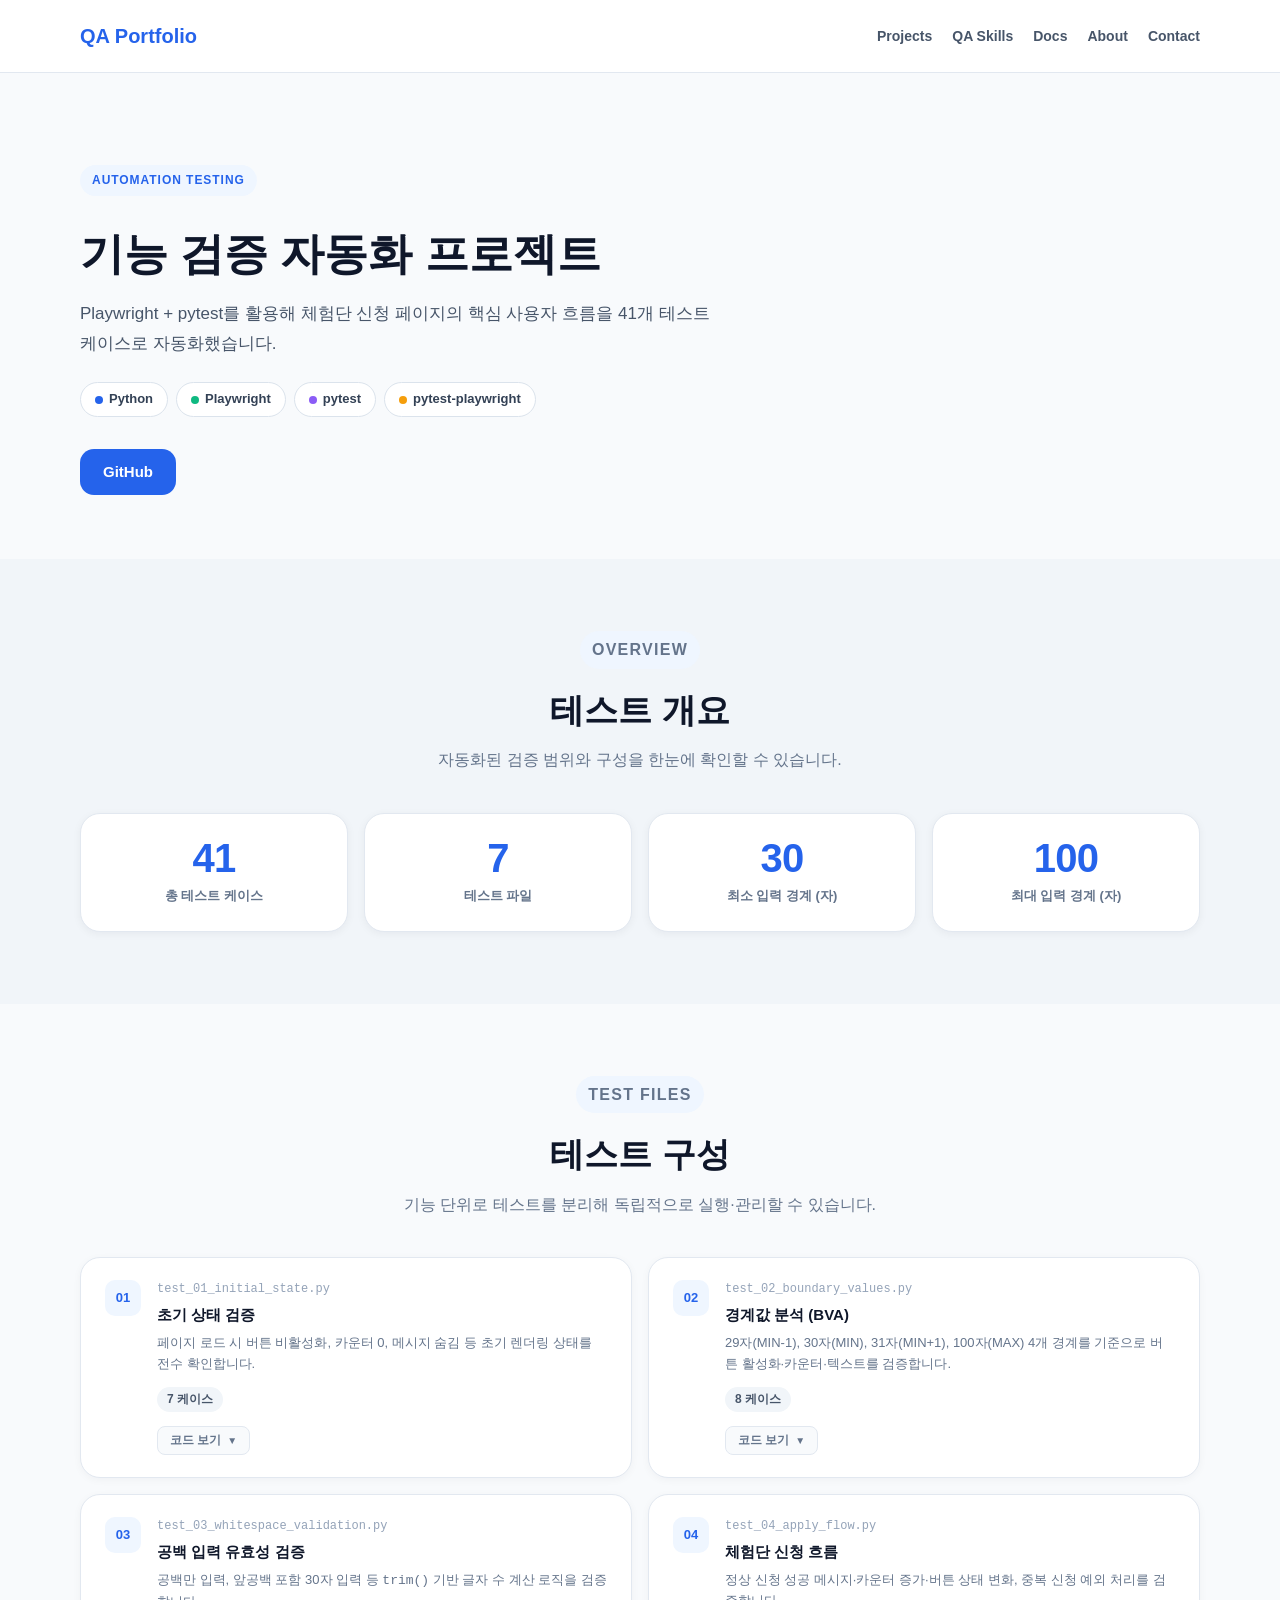
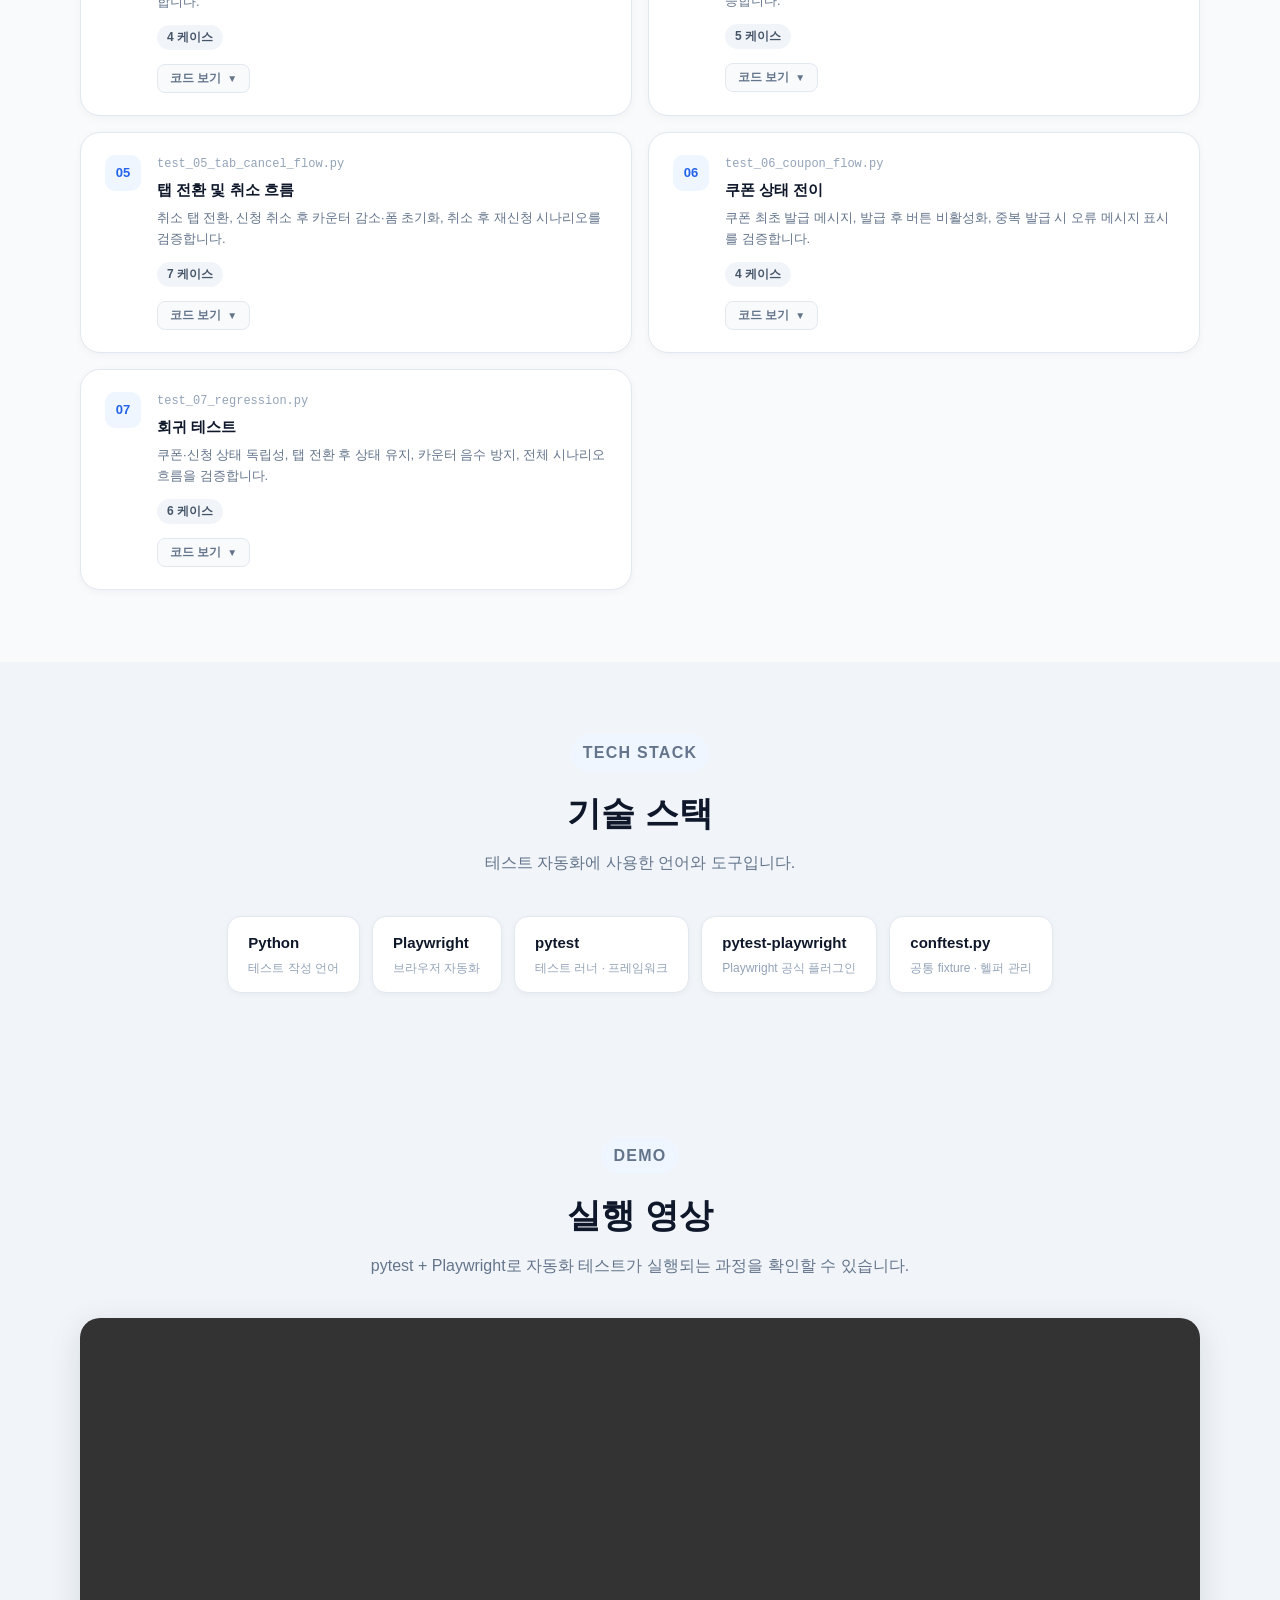
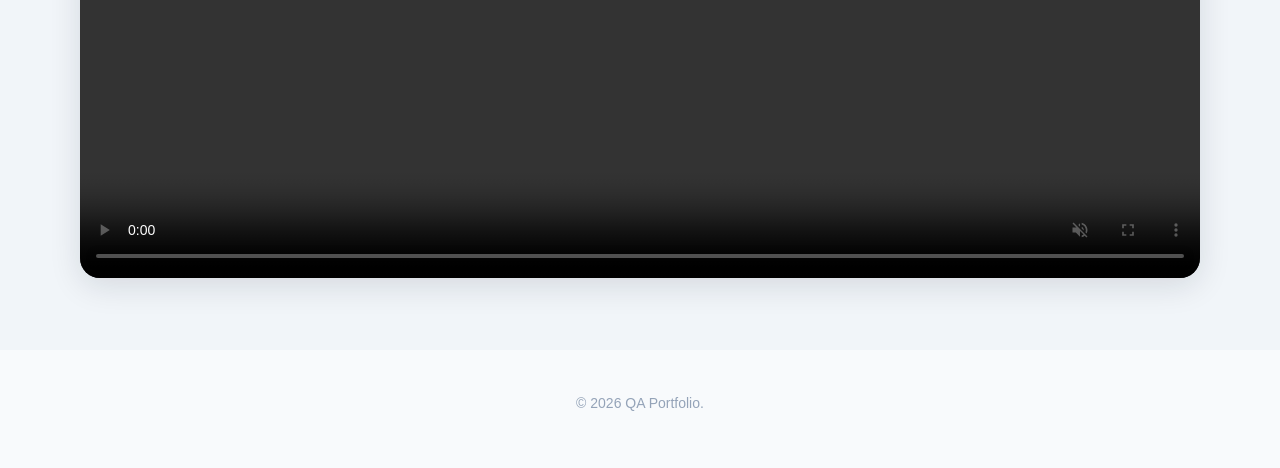
==== automation.html @ fc0af1de "Add files via upload" ====
<!DOCTYPE html>
<html lang="ko">
<head>
  <meta charset="UTF-8" />
  <meta name="viewport" content="width=device-width, initial-scale=1.0" />
  <title>기능 검증 자동화 프로젝트 — QA Portfolio</title>
  <link rel="stylesheet" href="style.css" />
</head>
<body>

  <header class="site-header">
    <div class="container header-inner">
      <a href="index.html" class="logo">QA Portfolio</a>
      <nav class="nav">
        <a href="index.html#projects">Projects</a>
        <a href="index.html#skills">QA Skills</a>
        <a href="index.html#docs">Docs</a>
        <a href="index.html#about">About</a>
        <a href="index.html#contact">Contact</a>
      </nav>
    </div>
  </header>

  <main>

    <section class="hero">
      <div class="container hero-inner">
        <div class="hero-text">
          <p class="eyebrow">Automation Testing</p>
          <h1>기능 검증 자동화 프로젝트</h1>
          <p class="hero-desc">
            Playwright + pytest를 활용해 체험단 신청 페이지의 핵심 사용자 흐름을
            41개 테스트 케이스로 자동화했습니다.
          </p>

          <div class="hero-meta">
            <span class="badge"><span class="badge-dot"></span>Python</span>
            <span class="badge"><span class="badge-dot green"></span>Playwright</span>
            <span class="badge"><span class="badge-dot purple"></span>pytest</span>
            <span class="badge"><span class="badge-dot orange"></span>pytest-playwright</span>
          </div>

          <div class="hero-buttons">
            <a href="#" target="_blank" rel="noopener noreferrer" class="btn btn-primary">
              GitHub
            </a>
          </div>
        </div>
      </div>
    </section>

    <section class="section alt-bg">
      <div class="container">
        <div class="section-head">
          <p class="section-label">Overview</p>
          <h2>테스트 개요</h2>
          <p>자동화된 검증 범위와 구성을 한눈에 확인할 수 있습니다.</p>
        </div>

        <div class="stat-grid">
          <div class="stat-card">
            <div class="stat-number">41</div>
            <div class="stat-label">총 테스트 케이스</div>
          </div>
          <div class="stat-card">
            <div class="stat-number">7</div>
            <div class="stat-label">테스트 파일</div>
          </div>
          <div class="stat-card">
            <div class="stat-number">30</div>
            <div class="stat-label">최소 입력 경계 (자)</div>
          </div>
          <div class="stat-card">
            <div class="stat-number">100</div>
            <div class="stat-label">최대 입력 경계 (자)</div>
          </div>
        </div>
      </div>
    </section>

    <section class="section">
      <div class="container">
        <div class="section-head">
          <p class="section-label">Test Files</p>
          <h2>테스트 구성</h2>
          <p>기능 단위로 테스트를 분리해 독립적으로 실행·관리할 수 있습니다.</p>
        </div>

        <div class="test-grid">

          <div class="test-card">
            <div class="test-card-top">
              <div class="test-index">01</div>
              <div class="test-info">
                <div class="test-filename">test_01_initial_state.py</div>
                <div class="test-title">초기 상태 검증</div>
                <div class="test-desc">
                  페이지 로드 시 버튼 비활성화, 카운터 0, 메시지 숨김 등
                  초기 렌더링 상태를 전수 확인합니다.
                </div>
                <span class="test-count">7 케이스</span>
                <button class="accordion-btn" onclick="toggleAccordion(this)">
                  코드 보기 <span class="accordion-arrow">▼</span>
                </button>
              </div>
            </div>
            <div class="accordion-body">
              <pre class="code-block">from playwright.sync_api import Page, expect
from conftest import get_char_count, get_apply_count


class TestInitialState:
    def test_submit_button_disabled_on_load(self, page: Page):
        expect(page.locator("#submitBtn")).to_be_disabled()

    def test_submit_button_text_on_load(self, page: Page):
        expect(page.locator("#submitBtn")).to_contain_text("30자")

    def test_char_count_zero_on_load(self, page: Page):
        assert get_char_count(page) == 0

    def test_apply_count_zero_on_load(self, page: Page):
        assert get_apply_count(page) == 0

    def test_form_message_hidden_on_load(self, page: Page):
        expect(page.locator("#formMessage")).to_have_class("message hidden")

    def test_coupon_message_hidden_on_load(self, page: Page):
        expect(page.locator("#couponMessage")).to_have_class("message hidden")

    def test_apply_tab_active_on_load(self, page: Page):
        expect(page.locator("#tabApply")).to_have_class("tab-btn active")
        expect(page.locator("#cancelPanel")).to_have_class("hidden")</pre>
            </div>
          </div>

          <div class="test-card">
            <div class="test-card-top">
              <div class="test-index">02</div>
              <div class="test-info">
                <div class="test-filename">test_02_boundary_values.py</div>
                <div class="test-title">경계값 분석 (BVA)</div>
                <div class="test-desc">
                  29자(MIN-1), 30자(MIN), 31자(MIN+1), 100자(MAX) 4개 경계를
                  기준으로 버튼 활성화·카운터·텍스트를 검증합니다.
                </div>
                <span class="test-count">8 케이스</span>
                <button class="accordion-btn" onclick="toggleAccordion(this)">
                  코드 보기 <span class="accordion-arrow">▼</span>
                </button>
              </div>
            </div>
            <div class="accordion-body">
              <pre class="code-block">from playwright.sync_api import Page, expect
from conftest import TEXT_29, TEXT_30, TEXT_31, TEXT_100, fill_reason, get_char_count


class TestBoundaryValues:
    def test_29_chars_button_disabled(self, page: Page):
        fill_reason(page, TEXT_29)
        expect(page.locator("#submitBtn")).to_be_disabled()

    def test_29_chars_counter(self, page: Page):
        fill_reason(page, TEXT_29)
        assert get_char_count(page) == 29

    def test_29_chars_button_text(self, page: Page):
        fill_reason(page, TEXT_29)
        expect(page.locator("#submitBtn")).to_contain_text("1자")

    def test_30_chars_button_enabled(self, page: Page):
        fill_reason(page, TEXT_30)
        expect(page.locator("#submitBtn")).to_be_enabled()

    def test_30_chars_button_text(self, page: Page):
        fill_reason(page, TEXT_30)
        expect(page.locator("#submitBtn")).to_have_text("체험단 신청하기")

    def test_31_chars_button_enabled(self, page: Page):
        fill_reason(page, TEXT_31)
        expect(page.locator("#submitBtn")).to_be_enabled()

    def test_100_chars_button_enabled(self, page: Page):
        fill_reason(page, TEXT_100)
        expect(page.locator("#submitBtn")).to_be_enabled()

    def test_100_chars_counter(self, page: Page):
        fill_reason(page, TEXT_100)
        assert get_char_count(page) == 100</pre>
            </div>
          </div>

          <div class="test-card">
            <div class="test-card-top">
              <div class="test-index">03</div>
              <div class="test-info">
                <div class="test-filename">test_03_whitespace_validation.py</div>
                <div class="test-title">공백 입력 유효성 검증</div>
                <div class="test-desc">
                  공백만 입력, 앞공백 포함 30자 입력 등
                  <code>trim()</code> 기반 글자 수 계산 로직을 검증합니다.
                </div>
                <span class="test-count">4 케이스</span>
                <button class="accordion-btn" onclick="toggleAccordion(this)">
                  코드 보기 <span class="accordion-arrow">▼</span>
                </button>
              </div>
            </div>
            <div class="accordion-body">
              <pre class="code-block">from playwright.sync_api import Page, expect
from conftest import (
    MAX_LEN,
    TEXT_SPACES_ONLY,
    TEXT_SPACES_THEN_30,
    fill_reason,
    get_char_count,
)


class TestWhitespaceValidation:
    def test_spaces_only_button_disabled(self, page: Page):
        fill_reason(page, TEXT_SPACES_ONLY)
        expect(page.locator("#submitBtn")).to_be_disabled()

    def test_spaces_only_counter_zero(self, page: Page):
        fill_reason(page, TEXT_SPACES_ONLY)
        assert get_char_count(page) == 0

    def test_leading_spaces_valid_30_chars(self, page: Page):
        fill_reason(page, TEXT_SPACES_THEN_30)
        expect(page.locator("#submitBtn")).to_be_enabled()

    def test_max_length_attribute_exists(self, page: Page):
        max_len = page.locator("#reason").get_attribute("maxlength")
        assert max_len == str(MAX_LEN)</pre>
            </div>
          </div>

          <div class="test-card">
            <div class="test-card-top">
              <div class="test-index">04</div>
              <div class="test-info">
                <div class="test-filename">test_04_apply_flow.py</div>
                <div class="test-title">체험단 신청 흐름</div>
                <div class="test-desc">
                  정상 신청 성공 메시지·카운터 증가·버튼 상태 변화,
                  중복 신청 예외 처리를 검증합니다.
                </div>
                <span class="test-count">5 케이스</span>
                <button class="accordion-btn" onclick="toggleAccordion(this)">
                  코드 보기 <span class="accordion-arrow">▼</span>
                </button>
              </div>
            </div>
            <div class="accordion-body">
              <pre class="code-block">from playwright.sync_api import Page, expect
from conftest import TEXT_30, fill_reason, get_apply_count


class TestApplyFlow:
    def test_successful_apply_shows_success_message(self, page: Page):
        fill_reason(page, TEXT_30)
        page.locator("#submitBtn").click()
        msg = page.locator("#formMessage")
        expect(msg).not_to_have_class("hidden")
        expect(msg).to_contain_text("정상적으로 접수")

    def test_successful_apply_increments_count(self, page: Page):
        fill_reason(page, TEXT_30)
        page.locator("#submitBtn").click()
        assert get_apply_count(page) == 1

    def test_successful_apply_disables_button(self, page: Page):
        fill_reason(page, TEXT_30)
        page.locator("#submitBtn").click()
        expect(page.locator("#submitBtn")).to_be_disabled()

    def test_successful_apply_changes_button_text(self, page: Page):
        fill_reason(page, TEXT_30)
        page.locator("#submitBtn").click()
        expect(page.locator("#submitBtn")).to_have_text("신청 완료")

    def test_duplicate_apply_shows_error(self, page: Page):
        fill_reason(page, TEXT_30)
        page.locator("#submitBtn").click()
        # disabled 버튼을 JS로 강제 재클릭하여 내부 상태 검증
        page.evaluate("""
            const btn = document.getElementById('submitBtn');
            btn.disabled = false;
            btn.click();
        """)
        expect(page.locator("#formMessage")).to_contain_text("이미 신청이 완료된 상태")</pre>
            </div>
          </div>

          <div class="test-card">
            <div class="test-card-top">
              <div class="test-index">05</div>
              <div class="test-info">
                <div class="test-filename">test_05_tab_cancel_flow.py</div>
                <div class="test-title">탭 전환 및 취소 흐름</div>
                <div class="test-desc">
                  취소 탭 전환, 신청 취소 후 카운터 감소·폼 초기화,
                  취소 후 재신청 시나리오를 검증합니다.
                </div>
                <span class="test-count">7 케이스</span>
                <button class="accordion-btn" onclick="toggleAccordion(this)">
                  코드 보기 <span class="accordion-arrow">▼</span>
                </button>
              </div>
            </div>
            <div class="accordion-body">
              <pre class="code-block">from playwright.sync_api import Page, expect
from conftest import TEXT_30, fill_reason, get_apply_count, get_char_count


class TestTabAndCancelFlow:
    def test_cancel_tab_shows_info_without_apply(self, page: Page):
        page.locator("#tabCancel").click()
        msg = page.locator("#cancelMessage")
        expect(msg).not_to_have_class("hidden")
        expect(msg).to_contain_text("신청된 내역이 없습니다")

    def test_cancel_tab_cancel_button_disabled_without_apply(self, page: Page):
        page.locator("#tabCancel").click()
        expect(page.locator("#cancelApplyBtn")).to_be_disabled()

    def test_cancel_tab_shows_submitted_reason(self, page: Page):
        fill_reason(page, TEXT_30)
        page.locator("#submitBtn").click()
        page.locator("#tabCancel").click()
        expect(page.locator("#submittedReason")).to_have_text(TEXT_30)

    def test_cancel_apply_decrements_count(self, page: Page):
        fill_reason(page, TEXT_30)
        page.locator("#submitBtn").click()
        assert get_apply_count(page) == 1
        page.locator("#tabCancel").click()
        page.locator("#cancelApplyBtn").click()
        assert get_apply_count(page) == 0

    def test_cancel_apply_shows_success_message(self, page: Page):
        fill_reason(page, TEXT_30)
        page.locator("#submitBtn").click()
        page.locator("#tabCancel").click()
        page.locator("#cancelApplyBtn").click()
        expect(page.locator("#cancelMessage")).to_contain_text("신청이 취소되었습니다")

    def test_cancel_resets_form(self, page: Page):
        fill_reason(page, TEXT_30)
        page.locator("#submitBtn").click()
        page.locator("#tabCancel").click()
        page.locator("#cancelApplyBtn").click()
        page.locator("#tabApply").click()
        expect(page.locator("#reason")).to_have_value("")
        expect(page.locator("#submitBtn")).to_be_disabled()
        assert get_char_count(page) == 0

    def test_reapply_after_cancel(self, page: Page):
        fill_reason(page, TEXT_30)
        page.locator("#submitBtn").click()
        page.locator("#tabCancel").click()
        page.locator("#cancelApplyBtn").click()
        page.locator("#tabApply").click()
        fill_reason(page, TEXT_30)
        expect(page.locator("#submitBtn")).to_be_enabled()
        page.locator("#submitBtn").click()
        assert get_apply_count(page) == 1</pre>
            </div>
          </div>

          <div class="test-card">
            <div class="test-card-top">
              <div class="test-index">06</div>
              <div class="test-info">
                <div class="test-filename">test_06_coupon_flow.py</div>
                <div class="test-title">쿠폰 상태 전이</div>
                <div class="test-desc">
                  쿠폰 최초 발급 메시지, 발급 후 버튼 비활성화,
                  중복 발급 시 오류 메시지 표시를 검증합니다.
                </div>
                <span class="test-count">4 케이스</span>
                <button class="accordion-btn" onclick="toggleAccordion(this)">
                  코드 보기 <span class="accordion-arrow">▼</span>
                </button>
              </div>
            </div>
            <div class="accordion-body">
              <pre class="code-block">from playwright.sync_api import Page, expect


class TestCouponFlow:
    def test_first_coupon_click_shows_info(self, page: Page):
        page.locator("#couponBtn").click()
        msg = page.locator("#couponMessage")
        expect(msg).not_to_have_class("hidden")
        expect(msg).to_contain_text("쿠폰이 발급되었습니다")

    def test_coupon_button_disabled_after_issue(self, page: Page):
        page.locator("#couponBtn").click()
        expect(page.locator("#couponBtn")).to_be_disabled()

    def test_coupon_button_text_after_issue(self, page: Page):
        page.locator("#couponBtn").click()
        expect(page.locator("#couponBtn")).to_have_text("발급 완료")

    def test_duplicate_coupon_shows_error(self, page: Page):
        page.locator("#couponBtn").click()
        # disabled 버튼을 JS로 강제 재클릭하여 내부 상태 검증
        page.evaluate("""
            const btn = document.getElementById('couponBtn');
            btn.disabled = false;
            btn.click();
        """)
        expect(page.locator("#couponMessage")).to_contain_text("이미 발급된 쿠폰")</pre>
            </div>
          </div>

          <div class="test-card">
            <div class="test-card-top">
              <div class="test-index">07</div>
              <div class="test-info">
                <div class="test-filename">test_07_regression.py</div>
                <div class="test-title">회귀 테스트</div>
                <div class="test-desc">
                  쿠폰·신청 상태 독립성, 탭 전환 후 상태 유지,
                  카운터 음수 방지, 전체 시나리오 흐름을 검증합니다.
                </div>
                <span class="test-count">6 케이스</span>
                <button class="accordion-btn" onclick="toggleAccordion(this)">
                  코드 보기 <span class="accordion-arrow">▼</span>
                </button>
              </div>
            </div>
            <div class="accordion-body">
              <pre class="code-block">from playwright.sync_api import Page, expect
from conftest import TEXT_30, fill_reason, get_apply_count, get_char_count


class TestRegression:
    def test_coupon_state_independent_from_apply(self, page: Page):
        page.locator("#couponBtn").click()
        fill_reason(page, TEXT_30)
        expect(page.locator("#submitBtn")).to_be_enabled()

    def test_apply_state_independent_from_coupon(self, page: Page):
        fill_reason(page, TEXT_30)
        page.locator("#submitBtn").click()
        page.locator("#couponBtn").click()
        expect(page.locator("#couponMessage")).to_contain_text("쿠폰이 발급되었습니다")

    def test_tab_switch_preserves_applied_state(self, page: Page):
        fill_reason(page, TEXT_30)
        page.locator("#submitBtn").click()
        page.locator("#tabCancel").click()
        page.locator("#tabApply").click()
        expect(page.locator("#submitBtn")).to_be_disabled()
        expect(page.locator("#submitBtn")).to_have_text("신청 완료")

    def test_counter_not_negative_after_forced_double_cancel(self, page: Page):
        fill_reason(page, TEXT_30)
        page.locator("#submitBtn").click()
        page.locator("#tabCancel").click()
        page.locator("#cancelApplyBtn").click()
        # disabled 버튼 강제 재클릭
        page.evaluate("""
            const btn = document.getElementById('cancelApplyBtn');
            btn.disabled = false;
            btn.click();
        """)
        assert get_apply_count(page) >= 0

    def test_apply_tab_panel_visible_after_cancel_tab(self, page: Page):
        page.locator("#tabCancel").click()
        page.locator("#tabApply").click()
        expect(page.locator("#applyPanel")).not_to_have_class("hidden")
        expect(page.locator("#cancelPanel")).to_have_class("hidden")

    def test_full_flow_apply_cancel_reapply(self, page: Page):
        # 1차 신청
        fill_reason(page, TEXT_30)
        page.locator("#submitBtn").click()
        assert get_apply_count(page) == 1

        # 취소
        page.locator("#tabCancel").click()
        page.locator("#cancelApplyBtn").click()
        assert get_apply_count(page) == 0

        # 재신청
        page.locator("#tabApply").click()
        fill_reason(page, TEXT_30)
        page.locator("#submitBtn").click()
        assert get_apply_count(page) == 1
        expect(page.locator("#formMessage")).to_contain_text("정상적으로 접수")</pre>
            </div>
          </div>

        </div>
      </div>
    </section>

    <section class="section alt-bg">
      <div class="container">
        <div class="section-head">
          <p class="section-label">Tech Stack</p>
          <h2>기술 스택</h2>
          <p>테스트 자동화에 사용한 언어와 도구입니다.</p>
        </div>

        <div class="stack-list">
          <div class="stack-item">
            <span class="stack-name">Python</span>
            <span class="stack-role">테스트 작성 언어</span>
          </div>
          <div class="stack-item">
            <span class="stack-name">Playwright</span>
            <span class="stack-role">브라우저 자동화</span>
          </div>
          <div class="stack-item">
            <span class="stack-name">pytest</span>
            <span class="stack-role">테스트 러너 · 프레임워크</span>
          </div>
          <div class="stack-item">
            <span class="stack-name">pytest-playwright</span>
            <span class="stack-role">Playwright 공식 플러그인</span>
          </div>
          <div class="stack-item">
            <span class="stack-name">conftest.py</span>
            <span class="stack-role">공통 fixture · 헬퍼 관리</span>
          </div>
        </div>
      </div>
    </section>

    <section class="section alt-bg">
      <div class="container">
        <div class="section-head">
          <p class="section-label">Demo</p>
          <h2>실행 영상</h2>
          <p>pytest + Playwright로 자동화 테스트가 실행되는 과정을 확인할 수 있습니다.</p>
        </div>

        <div class="video-wrap">
          <video
            src="images/pytest_result.mp4"
            controls
            muted
            playsinline
          >
            브라우저가 video 태그를 지원하지 않습니다.
          </video>
        </div>
      </div>
    </section>

  </main>

  <footer class="site-footer">
    <div class="container">
      <p>© 2026 QA Portfolio.</p>
    </div>
  </footer>

  <script>
    function toggleAccordion(btn) {
      const body = btn.closest('.test-card').querySelector('.accordion-body');
      const isOpen = body.classList.contains('open');
      btn.classList.toggle('open', !isOpen);
      body.classList.toggle('open', !isOpen);
      btn.innerHTML = isOpen
        ? '코드 보기 <span class="accordion-arrow">▼</span>'
        : '접기 <span class="accordion-arrow">▲</span>';
    }
  </script>

</body>
</html>
---- style.css ----
*, *::before, *::after {
  box-sizing: border-box;
}

html {
  scroll-behavior: smooth;
}

body {
  margin: 0;
  font-family: Arial, sans-serif;
  color: #1e293b;
  background: #f8fafc;
  line-height: 1.6;
}

a {
  color: inherit;
  text-decoration: none;
}

.container {
  width: min(1120px, calc(100% - 40px));
  margin: 0 auto;
}

.site-header {
  position: sticky;
  top: 0;
  z-index: 10;
  background: rgba(255, 255, 255, 0.92);
  backdrop-filter: blur(10px);
  border-bottom: 1px solid #e2e8f0;
}

.header-inner {
  min-height: 72px;
  display: flex;
  align-items: center;
  justify-content: space-between;
  gap: 20px;
}

.logo {
  font-size: 20px;
  font-weight: 800;
  color: #2563eb;
}

.nav {
  display: flex;
  gap: 20px;
  flex-wrap: wrap;
}

.nav a {
  font-size: 14px;
  color: #475569;
  font-weight: 700;
  transition: color 0.2s ease;
}

.nav a:hover {
  color: #2563eb;
}

.hero {
  padding: 80px 0 64px;
}

.hero-inner {
  display: grid;
  grid-template-columns: 1fr;
  gap: 28px;
  align-items: center;
}

.eyebrow,
.section-label,
.card-tag {
  display: inline-block;
  font-size: 12px;
  font-weight: 800;
  letter-spacing: 0.08em;
  text-transform: uppercase;
  color: #2563eb;
  background: #eff6ff;
  padding: 6px 12px;
  border-radius: 999px;
}

.hero h1 {
  margin: 20px 0 18px;
  font-size: 44px;
  line-height: 1.2;
  color: #0f172a;
}

.hero-desc {
  margin: 0;
  color: #475569;
  font-size: 17px;
  max-width: 640px;
  line-height: 1.75;
}

.hero-buttons {
  display: flex;
  gap: 12px;
  margin-top: 32px;
  flex-wrap: wrap;
}

.btn {
  display: inline-flex;
  align-items: center;
  justify-content: center;
  min-height: 46px;
  padding: 0 22px;
  border-radius: 14px;
  font-weight: 700;
  font-size: 15px;
  border: 1px solid transparent;
  transition: opacity 0.2s ease, transform 0.15s ease, box-shadow 0.15s ease;
}

.btn:hover {
  opacity: 0.88;
  transform: translateY(-2px);
  box-shadow: 0 6px 16px rgba(0, 0, 0, 0.10);
}

.btn-primary {
  background: #2563eb;
  color: #ffffff;
}

.btn-secondary {
  background: #ffffff;
  color: #334155;
  border-color: #dbe3ec;
}

.section {
  padding: 72px 0;
}

.alt-bg {
  background: #f1f5f9;
}

.section-head {
  text-align: center;
  margin-bottom: 40px;
}

.section-head.left {
  text-align: left;
}

.section-head h2 {
  margin: 14px 0 10px;
  font-size: 34px;
  color: #0f172a;
}

.section-head p {
  margin: 0;
  color: #64748b;
  font-size: 16px;
}

.about-box {
  display: grid;
  grid-template-columns: 0.8fr 1.2fr;
  gap: 40px;
  align-items: start;
}

.about-text p {
  margin: 0 0 18px;
  color: #475569;
  font-size: 16px;
  line-height: 1.75;
}

.about-text p:last-child {
  margin-bottom: 0;
}

/* ===== Project Cards ===== */
.card-grid {
  display: grid;
  grid-template-columns: repeat(2, 1fr);
  gap: 20px;
  max-width: 760px;
  margin: 0 auto;
}

.card {
  background: #ffffff;
  border: 1px solid #e2e8f0;
  border-radius: 24px;
  padding: 24px;
  box-shadow: 0 4px 16px rgba(15, 23, 42, 0.06);
}

.card-grid .card {
  transition: transform 0.2s ease, box-shadow 0.2s ease;
}

.card-grid .card:hover {
  transform: translateY(-4px);
  box-shadow: 0 16px 36px rgba(15, 23, 42, 0.10);
}

.card-grid .card h3 {
  margin: 14px 0 10px;
  font-size: 22px;
  line-height: 1.35;
  color: #0f172a;
}

.card-grid .card p {
  margin: 0;
  color: #475569;
  font-size: 15px;
  line-height: 1.65;
}

.feature-list {
  margin: 16px 0 0;
  padding-left: 18px;
  color: #64748b;
  font-size: 14px;
  line-height: 1.8;
}

.card-links {
  display: flex;
  gap: 10px;
  margin-top: 22px;
  flex-wrap: wrap;
}

.skill-grid {
  display: grid;
  grid-template-columns: repeat(3, 1fr);
  gap: 18px;
}

.skill-card {
  background: #ffffff;
  border: 1px solid #dbe3ec;
  border-radius: 20px;
  padding: 24px;
  transition: transform 0.2s ease, box-shadow 0.2s ease;
}

.skill-card:hover {
  transform: translateY(-3px);
  box-shadow: 0 10px 24px rgba(15, 23, 42, 0.08);
}

.skill-card h3 {
  margin: 0 0 10px;
  font-size: 18px;
  color: #0f172a;
}

.skill-card p {
  margin: 0;
  color: #475569;
  font-size: 15px;
  line-height: 1.6;
}

.doc-grid {
  display: grid;
  grid-template-columns: repeat(2, 1fr);
  gap: 18px;
}

.doc-card {
  display: block;
  background: #ffffff;
  border: 1px solid #dbe3ec;
  border-radius: 20px;
  padding: 24px;
  transition: transform 0.2s ease, box-shadow 0.2s ease;
}

.doc-card:hover {
  transform: translateY(-3px);
  box-shadow: 0 12px 24px rgba(15, 23, 42, 0.08);
}

.doc-card h3 {
  margin: 0 0 8px;
  font-size: 20px;
  color: #0f172a;
}

.doc-card p {
  margin: 0;
  color: #64748b;
  font-size: 15px;
}

.contact-list {
  max-width: 640px;
  margin: 0 auto;
  display: grid;
  gap: 14px;
}

.contact-item {
  display: block;
  background: #ffffff;
  border: 1px solid #dbe3ec;
  border-radius: 16px;
  padding: 18px 24px;
  color: #334155;
  font-weight: 700;
  font-size: 15px;
  cursor: pointer;
  transition: border-color 0.2s ease, color 0.2s ease;
}

.contact-text {
  transition: color 0.2s ease;
}

.contact-item:hover .contact-text {
  color: #2563eb;
  text-decoration: underline;
}

.copy-toast {
  position: fixed;
  bottom: 32px;
  left: 50%;
  transform: translateX(-50%) translateY(12px);
  background: #0f172a;
  color: #ffffff;
  font-size: 14px;
  font-weight: 600;
  padding: 12px 24px;
  border-radius: 999px;
  box-shadow: 0 6px 20px rgba(15, 23, 42, 0.18);
  opacity: 0;
  pointer-events: none;
  transition: opacity 0.25s ease, transform 0.25s ease;
  z-index: 9999;
}

.copy-toast.show {
  opacity: 1;
  transform: translateX(-50%) translateY(0);
}



.site-footer {
  padding: 28px 0 40px;
  text-align: center;
  color: #94a3b8;
  font-size: 14px;
}

.layout {
  display: flex;
  min-height: 100vh;
}

.left-panel,
.right-panel {
  padding: 32px;
}

.left-panel {
  width: 70%;
  border-right: 1px solid #e5e7eb;
  background: #f9fafb;
  display: flex;
  justify-content: center;
  align-items: center;
}

.right-panel {
  width: 30%;
  background: #ffffff;
  display: flex;
  justify-content: center;
  align-items: center;
}

.left-panel .card {
  width: 100%;
  max-width: 760px;
  border-radius: 28px;
  padding: 32px;
  box-shadow: 0 10px 30px rgba(0, 0, 0, 0.08);
}

.card-header {
  display: flex;
  justify-content: space-between;
  align-items: flex-start;
  gap: 16px;
  margin-bottom: 24px;
}

.card-header h1 {
  margin: 0;
  font-size: 28px;
  color: #0f172a;
  flex: 1;
}

.date-badges {
  display: flex;
  flex-direction: row;
  align-items: center;
  gap: 6px;
  flex-shrink: 0;
}

.date-badges span {
  background: #f1f5f9;
  padding: 6px 10px;
  border-radius: 999px;
  font-size: 11px;
  color: #64748b;
  white-space: nowrap;
}

.hero-box {
  display: flex;
  flex-direction: column;
  align-items: stretch;
  gap: 20px;
  margin-bottom: 24px;
}

.hero-left {
  flex: 1;
  display: flex;
  flex-direction: column;
  align-items: center;
  text-align: center;
  gap: 8px;
}

.hero-left h2 {
  margin: 0;
  font-size: 26px;
  font-weight: 700;
  color: #0f172a;
  line-height: 1.3;
}

.hero-left h3 {
  margin: 0;
  font-size: 15px;
  font-weight: 400;
  color: #64748b;
  line-height: 1.5;
}

.image-group {
  width: 100%;
  display: flex;
  flex-direction: column;
  gap: 12px;
}

.product-circle,
.usage-box {
  width: 100%;
  overflow: hidden;
}

.product-circle img,
.usage-box img {
  width: 100%;
  display: block;
  object-fit: contain;
}

.coupon-box {
  background: #eff6ff;
  color: #1e3a8a;
  border: 1px solid #bfdbfe;
  border-radius: 14px;
  padding: 12px 16px;
  display: flex;
  justify-content: space-between;
  align-items: center;
  gap: 12px;
  margin-bottom: 16px;
}



.coupon-label {
  display: inline-block;
  margin: 0 0 8px;
  font-size: 12px;
  font-weight: 700;
  text-transform: uppercase;
  color: #2563eb;
  border: 1.5px solid #2563eb;
  border-radius: 6px;
  padding: 2px 8px;
}

.coupon-title {
  margin: 0;
  font-size: 14px;
  font-weight: 700;
  color: #1e3a8a;
}

.coupon-btn {
  background: #2563eb;
  color: #ffffff;
  border: none;
  cursor: pointer;
  font-weight: bold;
  border-radius: 999px;
  padding: 8px 16px;
  font-size: 13px;
  white-space: nowrap;
  transition: opacity 0.2s ease;
}

.coupon-btn:not(:disabled):hover {
  opacity: 0.75;
}

.coupon-btn:disabled {
  background: #93c5fd;
  color: #ffffff;
  cursor: not-allowed;
}

.period-row {
  display: grid;
  grid-template-columns: 1fr 1fr;
  border: 1px solid #e2e8f0;
  border-radius: 16px;
  overflow: hidden;
  margin-bottom: 20px;
}
.period-col {
  padding: 14px 16px;
  text-align: center;
}
.period-col:first-child {
  border-right: 1px solid #e2e8f0;
}
.period-label {
  margin: 0 0 4px;
  font-size: 12px;
  color: #94a3b8;
}
.period-value {
  margin: 0;
  font-size: 13px;
  font-weight: 700;
  color: #0f172a;
}

.related-section {
  margin-bottom: 20px;
}
.related-label {
  margin: 0 0 10px;
  font-size: 13px;
  font-weight: 700;
  color: #64748b;
}
.related-card {
  display: flex;
  gap: 14px;
  align-items: center;
  border: 1px solid #e2e8f0;
  border-radius: 16px;
  padding: 14px;
  background: #f8fafc;
  text-decoration: none;
  color: inherit;
  transition: box-shadow 0.2s ease;
}

.related-card:hover {
  box-shadow: 0 4px 12px rgba(0, 0, 0, 0.08);
}
.related-img-box {
  width: 64px;
  height: 64px;
  border-radius: 10px;
  overflow: hidden;
  background: #fff;
  flex-shrink: 0;
  display: flex;
  align-items: center;
  justify-content: center;
}
.related-img-box img {
  width: 100%;
  height: 100%;
  object-fit: contain;
}
.related-brand {
  margin: 0 0 2px;
  font-size: 11px;
  font-weight: 700;
  color: #94a3b8;
  text-transform: uppercase;
}
.related-name {
  margin: 0 0 4px;
  font-size: 14px;
  font-weight: 700;
  color: #0f172a;
  line-height: 1.4;
}
.related-price {
  margin: 0;
  font-size: 14px;
  font-weight: 700;
  color: #2563eb;
}

.trial-section {
  border: 1px solid #e2e8f0;
  border-radius: 16px;
  overflow: hidden;
  margin-bottom: 20px;
  background: #ffffff;
}

.trial-img {
  background: #f8fafc;
  display: flex;
  justify-content: center;
  align-items: center;
  padding: 24px;
  border-bottom: 1px solid #e2e8f0;
}

.trial-img img {
  width: 100%;
  max-height: 270px;
  object-fit: contain;
  display: block;
}

.trial-title {
  margin: 0;
  padding: 14px 16px 8px;
  font-size: 11px;
  font-weight: 700;
  color: #94a3b8;
  text-transform: uppercase;
  letter-spacing: 0.06em;
}

.trial-item {
  display: flex;
  justify-content: space-between;
  align-items: center;
  gap: 10px;
  flex-wrap: wrap;
  padding: 0 16px 16px;
}

.trial-name {
  font-size: 14px;
  font-weight: 600;
  color: #0f172a;
}

.trial-count {
  font-size: 13px;
  color: #64748b;
}

.trial-count strong {
  color: #2563eb;
}

.privacy-box {
  border: 1px solid #e2e8f0;
  border-radius: 16px;
  overflow: hidden;
  margin-bottom: 20px;
}
.privacy-title {
  margin: 0;
  padding: 12px 16px;
  font-size: 13px;
  font-weight: 700;
  color: #0f172a;
  border-bottom: 1px solid #e2e8f0;
  background: #f8fafc;
}
.privacy-scroll {
  height: 100px;
  overflow-y: auto;
  padding: 12px 16px;
  background: #fff;
}
.privacy-scroll p {
  margin: 0 0 8px;
  font-size: 12px;
  color: #64748b;
  line-height: 1.7;
  text-align: left;
}
.privacy-scroll p:last-child {
  margin-bottom: 0;
}

.form-tabs {
  display: grid;
  grid-template-columns: 1fr 1fr;
  border: 1px solid #e2e8f0;
  border-radius: 14px;
  overflow: hidden;
  margin-bottom: 20px;
}
.tab-btn {
  padding: 13px;
  border: none;
  background: #f8fafc;
  font-size: 14px;
  font-weight: 700;
  color: #94a3b8;
  cursor: pointer;
  transition: background 0.2s ease, color 0.2s ease;
}
.tab-btn:first-child {
  border-right: 1px solid #e2e8f0;
}
.tab-btn.active {
  background: #111827;
  color: #ffffff;
}

.form-section {
  margin-top: 24px;
}

.form-top {
  display: flex;
  justify-content: space-between;
  align-items: center;
  margin-bottom: 8px;
}

.form-top label {
  font-size: 20px;
  font-weight: bold;
}

.guide-text {
  margin: 0 0 12px;
  color: #64748b;
  font-size: 14px;
}

textarea {
  width: 100%;
  min-height: 180px;
  border: 2px solid #e5e7eb;
  border-radius: 20px;
  padding: 18px;
  resize: none;
  font-size: 16px;
  font-family: inherit;
  outline: none;
  transition: border-color 0.2s ease;
}

textarea:focus {
  border-color: #2563eb;
}

.submit-btn {
  width: 100%;
  margin-top: 12px;
  padding: 16px;
  background: #111827;
  color: #ffffff;
  font-size: 18px;
  border: none;
  cursor: pointer;
  font-weight: bold;
  border-radius: 999px;
  transition: opacity 0.2s ease;
}

.submit-btn:not(:disabled):hover {
  opacity: 0.85;
}

.submit-btn:disabled {
  background: #e5e7eb;
  color: #9ca3af;
  cursor: not-allowed;
}

.cancel-panel-label {
  margin: 0 0 8px;
  font-size: 13px;
  font-weight: 700;
  color: #64748b;
}

.submitted-reason {
  background: #f8fafc;
  border: 1px solid #e2e8f0;
  border-radius: 14px;
  padding: 16px;
  font-size: 15px;
  color: #0f172a;
  line-height: 1.7;
  margin-bottom: 16px;
  min-height: 80px;
  white-space: pre-wrap;
}

.cancel-apply-btn {
  background: #ef4444;
}

.cancel-apply-btn:not(:disabled):hover {
  opacity: 0.85;
}

.cancel-apply-btn:disabled {
  background: #e5e7eb;
  color: #9ca3af;
  cursor: not-allowed;
}

.message {
  margin-top: 12px;
  padding: 14px 16px;
  border-radius: 14px;
  font-size: 14px;
}

.message.info {
  background: #eff6ff;
  color: #1d4ed8;
  border: 1px solid #bfdbfe;
}

.message.success {
  background: #ecfdf5;
  color: #047857;
  border: 1px solid #a7f3d0;
}

.message.error {
  background: #fef2f2;
  color: #dc2626;
  border: 1px solid #fecaca;
}

.hidden {
  display: none;
}

.dashboard {
  width: 100%;
  max-width: 420px;
}

.dashboard-header {
  margin-bottom: 28px;
  padding-bottom: 20px;
  border-bottom: 1px solid #e2e8f0;
  text-align: center;
}

.dashboard-header h3 {
  margin: 0;
  font-size: 28px;
  color: #0f172a;
}

.dashboard-header p {
  margin: 8px 0 0;
  color: #94a3b8;
  font-size: 12px;
  text-transform: uppercase;
  letter-spacing: 0.06em;
}

.dashboard-box,
.dashboard-note {
  background: #f8fafc;
  border: 1px solid #e2e8f0;
  border-radius: 20px;
  padding: 20px;
  margin-bottom: 16px;
  text-align: left;
}

.dashboard-box h4,
.dashboard-note h4 {
  margin-top: 0;
  margin-bottom: 12px;
  font-size: 15px;
  color: #0f172a;
}

.dashboard-box ul {
  margin: 0;
  padding-left: 18px;
  color: #475569;
  line-height: 1.8;
  font-size: 14px;
}

.link-card {
  display: block;
  text-decoration: none;
  border-radius: 16px;
  text-align: center;
  background: #ffffff;
  border: 2px dashed #cbd5e1;
  color: #0f172a;
  padding: 20px;
  font-weight: bold;
  transition: border-color 0.2s ease, color 0.2s ease, background-color 0.2s ease;
}

.link-card:hover {
  border-color: #2563eb;
  color: #2563eb;
  background: #eff6ff;
}

.dashboard-note p {
  margin: 0;
  color: #475569;
  line-height: 1.6;
  font-size: 14px;
}

.event-badge {
  display: inline-block;
  background: #eff6ff;
  color: #2563eb;
  padding: 6px 14px;
  border-radius: 999px;
  font-size: 12px;
  font-weight: 700;
}

/* ===== automation.html ===== */
.hero-meta {
  display: flex;
  gap: 8px;
  flex-wrap: wrap;
  margin-top: 24px;
}

.badge {
  display: inline-flex;
  align-items: center;
  gap: 6px;
  background: #ffffff;
  border: 1px solid #dbe3ec;
  border-radius: 999px;
  padding: 6px 14px;
  font-size: 13px;
  font-weight: 700;
  color: #334155;
}

.badge-dot {
  width: 8px;
  height: 8px;
  border-radius: 50%;
  background: #2563eb;
  flex-shrink: 0;
}
.badge-dot.green  { background: #10b981; }
.badge-dot.purple { background: #8b5cf6; }
.badge-dot.orange { background: #f59e0b; }

.stat-grid {
  display: grid;
  grid-template-columns: repeat(4, 1fr);
  gap: 16px;
}

.stat-card {
  background: #ffffff;
  border: 1px solid #e2e8f0;
  border-radius: 20px;
  padding: 24px 20px;
  text-align: center;
  box-shadow: 0 2px 8px rgba(15, 23, 42, 0.05);
}

.stat-number {
  font-size: 40px;
  font-weight: 800;
  color: #2563eb;
  line-height: 1;
  letter-spacing: -0.02em;
}

.stat-label {
  margin-top: 8px;
  font-size: 13px;
  color: #64748b;
  font-weight: 600;
}

.test-grid {
  display: grid;
  grid-template-columns: repeat(2, 1fr);
  gap: 16px;
}

.test-card {
  background: #ffffff;
  border: 1px solid #e2e8f0;
  border-radius: 20px;
  padding: 22px 24px;
  display: flex;
  flex-direction: column;
  gap: 0;
  min-width: 0;
  overflow: hidden;
  box-shadow: 0 2px 8px rgba(15, 23, 42, 0.04);
  transition: transform 0.2s ease, box-shadow 0.2s ease;
}

.test-card-top {
  display: flex;
  gap: 16px;
  align-items: flex-start;
  min-width: 0;
}

.test-card:hover {
  transform: translateY(-3px);
  box-shadow: 0 10px 28px rgba(15, 23, 42, 0.09);
}

.test-index {
  flex-shrink: 0;
  width: 36px;
  height: 36px;
  border-radius: 10px;
  background: #eff6ff;
  color: #2563eb;
  font-size: 13px;
  font-weight: 800;
  display: flex;
  align-items: center;
  justify-content: center;
}

.test-info { flex: 1; }

.test-filename {
  font-size: 12px;
  color: #94a3b8;
  font-family: 'Courier New', monospace;
  margin-bottom: 4px;
}

.test-title {
  font-size: 15px;
  font-weight: 700;
  color: #0f172a;
  margin-bottom: 6px;
}

.test-desc {
  font-size: 13px;
  color: #64748b;
  line-height: 1.6;
  margin-bottom: 10px;
}

.test-count {
  display: inline-block;
  background: #f1f5f9;
  color: #475569;
  font-size: 12px;
  font-weight: 700;
  padding: 3px 10px;
  border-radius: 999px;
}

/* ===== Accordion (automation.html) ===== */
.accordion-btn {
  display: flex;
  align-items: center;
  gap: 6px;
  margin-top: 14px;
  padding: 5px 12px;
  border: 1px solid #e2e8f0;
  border-radius: 8px;
  background: #f8fafc;
  color: #64748b;
  font-size: 12px;
  font-weight: 600;
  cursor: pointer;
  transition: background 0.15s, border-color 0.15s, color 0.15s;
}
.accordion-btn:hover {
  background: #eff6ff;
  border-color: #bfdbfe;
  color: #2563eb;
}
.accordion-btn.open {
  background: #eff6ff;
  border-color: #bfdbfe;
  color: #2563eb;
}
.accordion-arrow {
  display: inline-block;
  font-size: 10px;
}
.accordion-body {
  max-height: 0;
  overflow: hidden;
  min-width: 0;
  width: 100%;
  transition: max-height 0.35s ease;
}
.accordion-body.open {
  max-height: 1200px;
}
.code-block {
  margin: 14px 0 0;
  padding: 18px 20px;
  background: #0f172a;
  border-radius: 12px;
  overflow-x: auto;
  max-width: 100%;
  box-sizing: border-box;
  font-family: 'Courier New', monospace;
  font-size: 12.5px;
  line-height: 1.75;
  color: #e2e8f0;
  white-space: pre;
}

.stack-list {
  display: flex;
  gap: 12px;
  flex-wrap: wrap;
  justify-content: center;
  margin-top: 16px;
}

.stack-item {
  background: #ffffff;
  border: 1px solid #e2e8f0;
  border-radius: 14px;
  padding: 14px 20px;
  display: flex;
  flex-direction: column;
  gap: 4px;
  min-width: 130px;
  box-shadow: 0 2px 6px rgba(15, 23, 42, 0.04);
}

.stack-name {
  font-size: 15px;
  font-weight: 800;
  color: #0f172a;
}

.stack-role {
  font-size: 12px;
  color: #94a3b8;
}

/* ===== Video section (automation.html) ===== */
.video-wrap {
  border-radius: 20px;
  overflow: hidden;
  box-shadow: 0 8px 32px rgba(15, 23, 42, 0.12);
  line-height: 0;
}

.video-wrap video {
  width: 100%;
  height: auto;
  display: block;
}

@media (max-width: 1024px) {
  .skill-grid {
    grid-template-columns: 1fr 1fr;
  }

  .about-box {
    grid-template-columns: 1fr;
  }

  .layout {
    flex-direction: column;
  }

  .right-panel {
    width: 100%;
  }

  .left-panel {
    border-right: none;
    border-bottom: 1px solid #e5e7eb;
  }
}

@media (max-width: 768px) {
  .container {
    width: calc(100% - 32px);
  }

  .header-inner {
    flex-direction: column;
    justify-content: center;
    padding: 14px 0;
  }

  .nav {
    justify-content: center;
  }

  .hero {
    padding: 56px 0 40px;
  }

  .hero h1 {
    font-size: 32px;
  }

  .section {
    padding: 56px 0;
  }

  .section-head h2 {
    font-size: 28px;
  }

  .card-grid,
  .skill-grid,
  .doc-grid {
    grid-template-columns: 1fr;
    max-width: 100%;
  }

  .stat-grid { grid-template-columns: repeat(2, 1fr); }
  .test-grid { grid-template-columns: 1fr; }
  .hero-buttons,
  .card-links {
    flex-direction: column;
  }

  .btn {
    width: 100%;
    justify-content: center;
  }
}

@media (max-width: 640px) {
  .left-panel,
  .right-panel {
    padding: 20px;
  }

  .left-panel .card {
    padding: 20px;
  }

  .card-header h1 {
    font-size: 22px;
  }


  .coupon-box,
  .form-top {
    flex-direction: column;
    align-items: flex-start;
  }

}
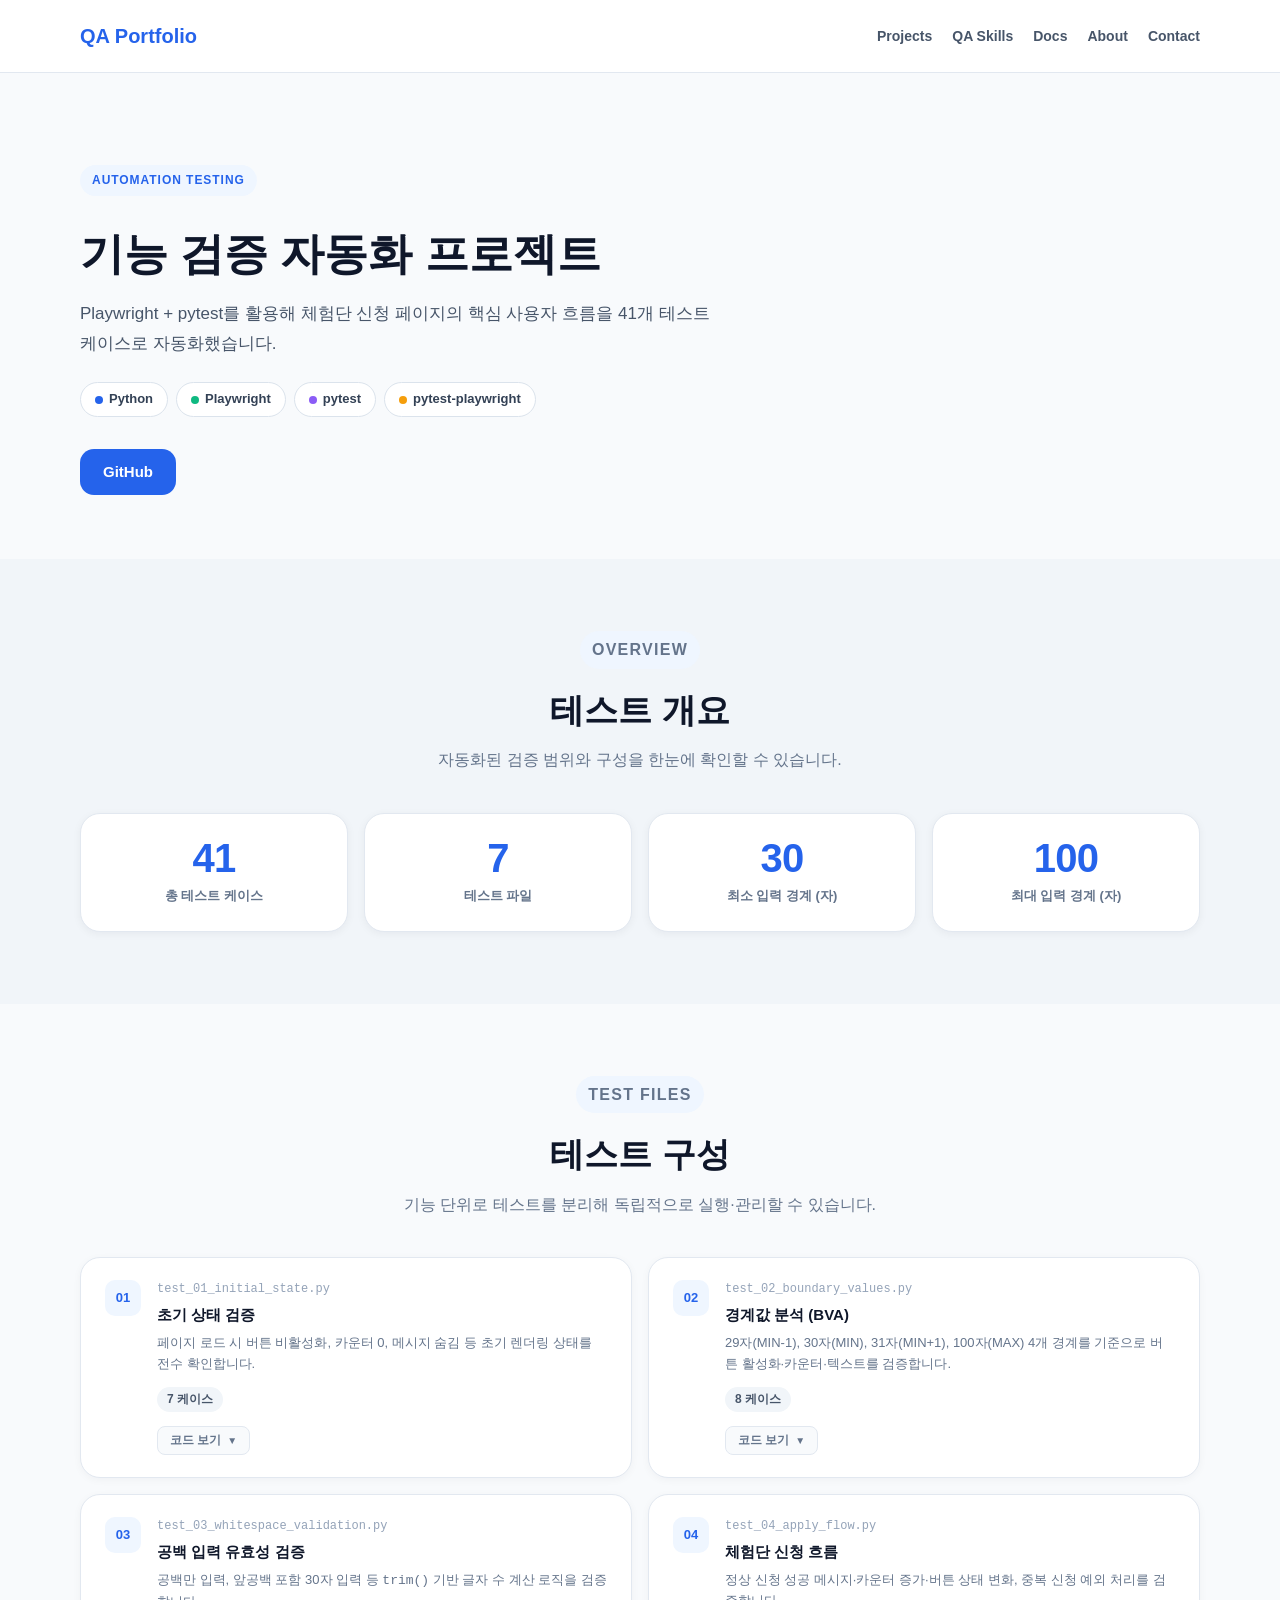
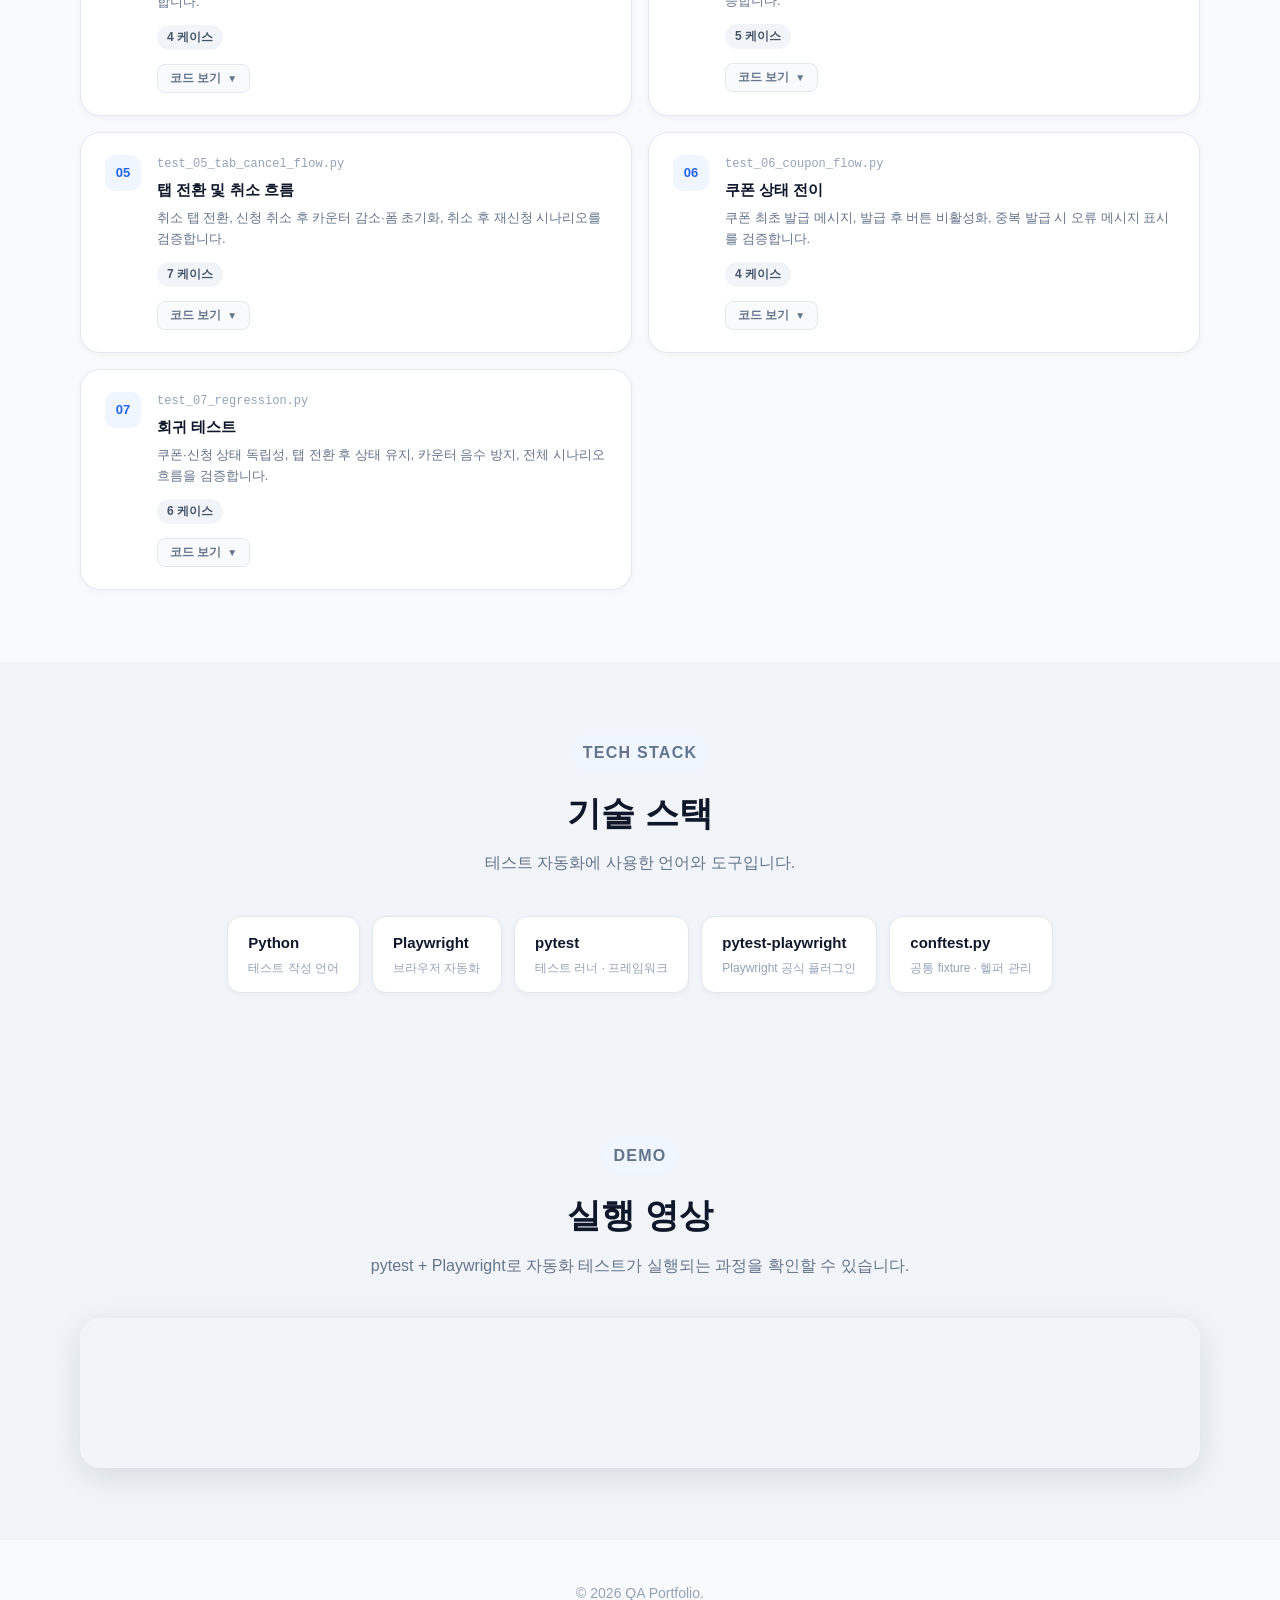
==== commit 2b5f65f8: "Update automation.html" ====
--- a/automation.html
+++ b/automation.html
@@ -542,18 +542,15 @@
         </div>
 
         <div class="video-wrap">
-          <video
-            src="images/pytest_result.mp4"
-            controls
-            muted
-            playsinline
-          >
-            브라우저가 video 태그를 지원하지 않습니다.
-          </video>
+          <iframe
+            src="https://www.youtube.com/embed/6liTow_hPiY"
+            title="pytest result"
+            frameborder="0"
+            allowfullscreen
+          ></iframe>
         </div>
       </div>
     </section>
-
   </main>
 
   <footer class="site-footer">
@@ -575,4 +572,4 @@
   </script>
 
 </body>
-</html>+</html>
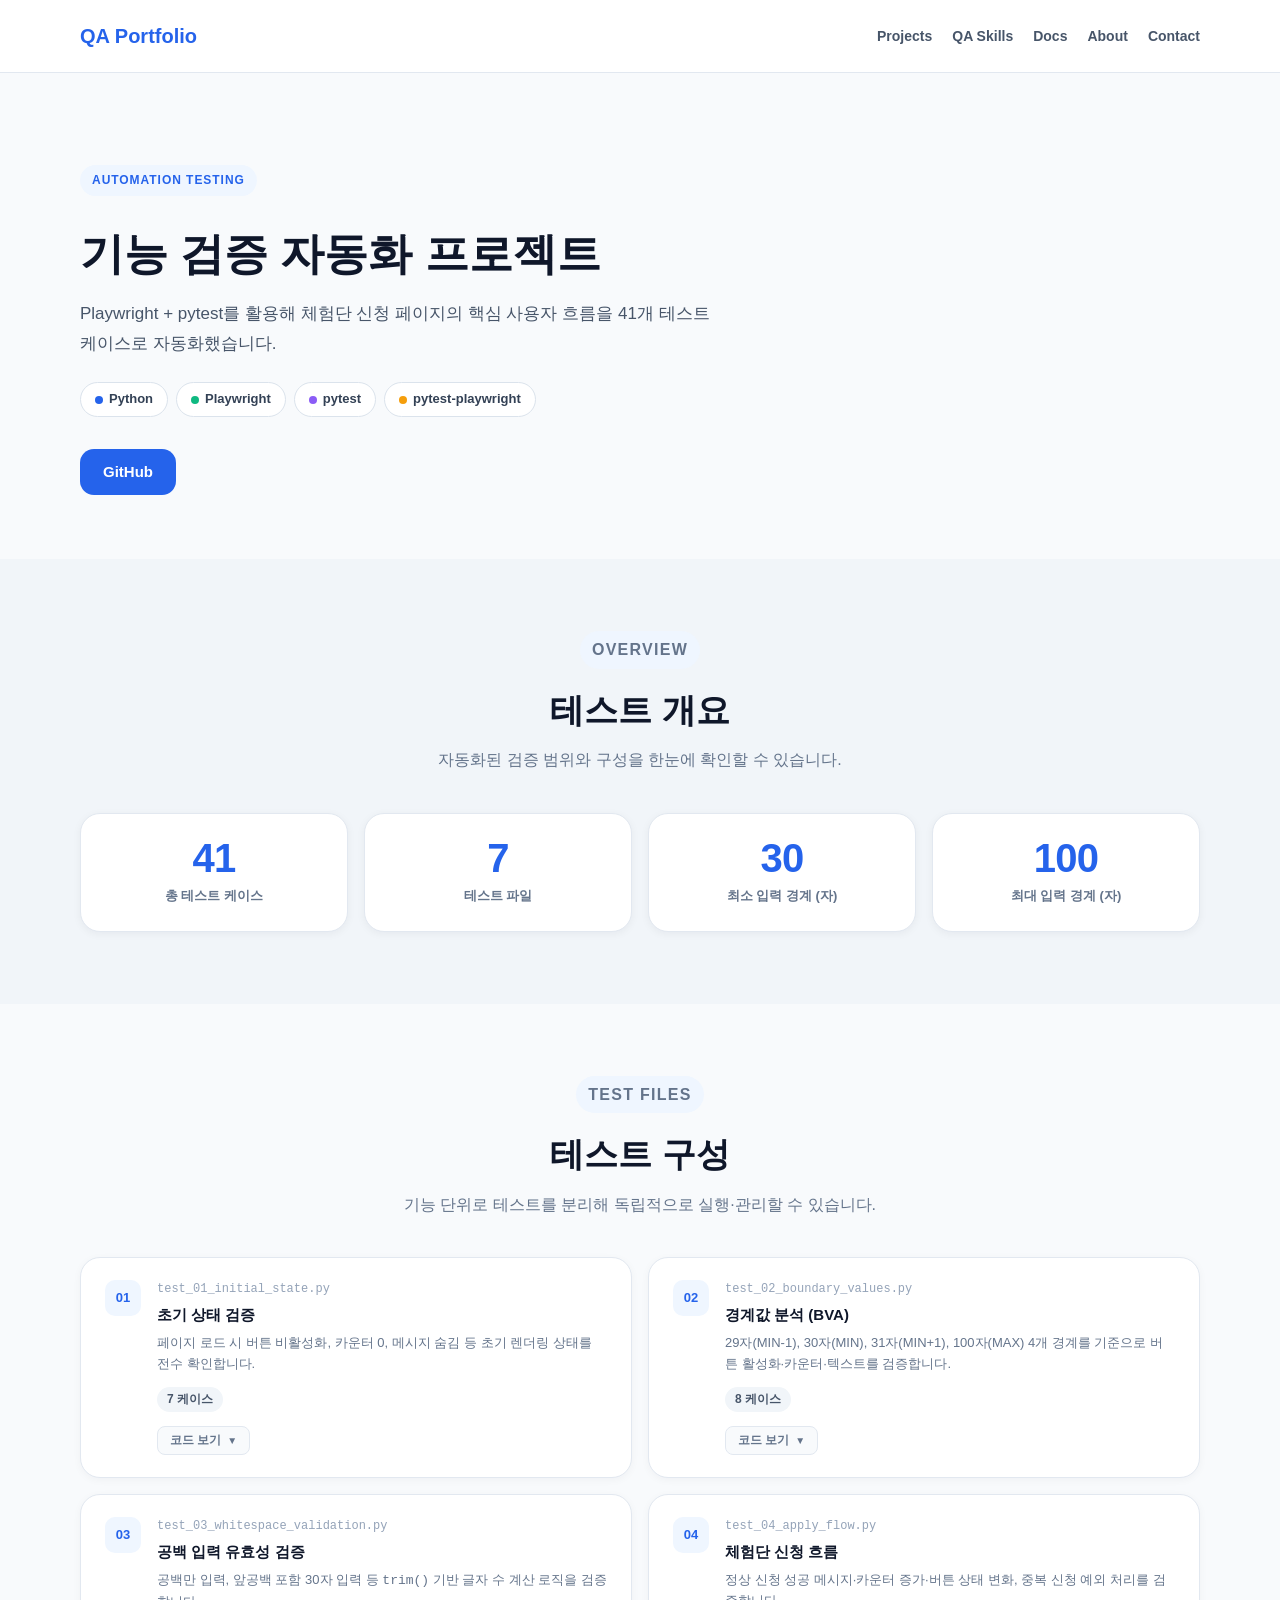
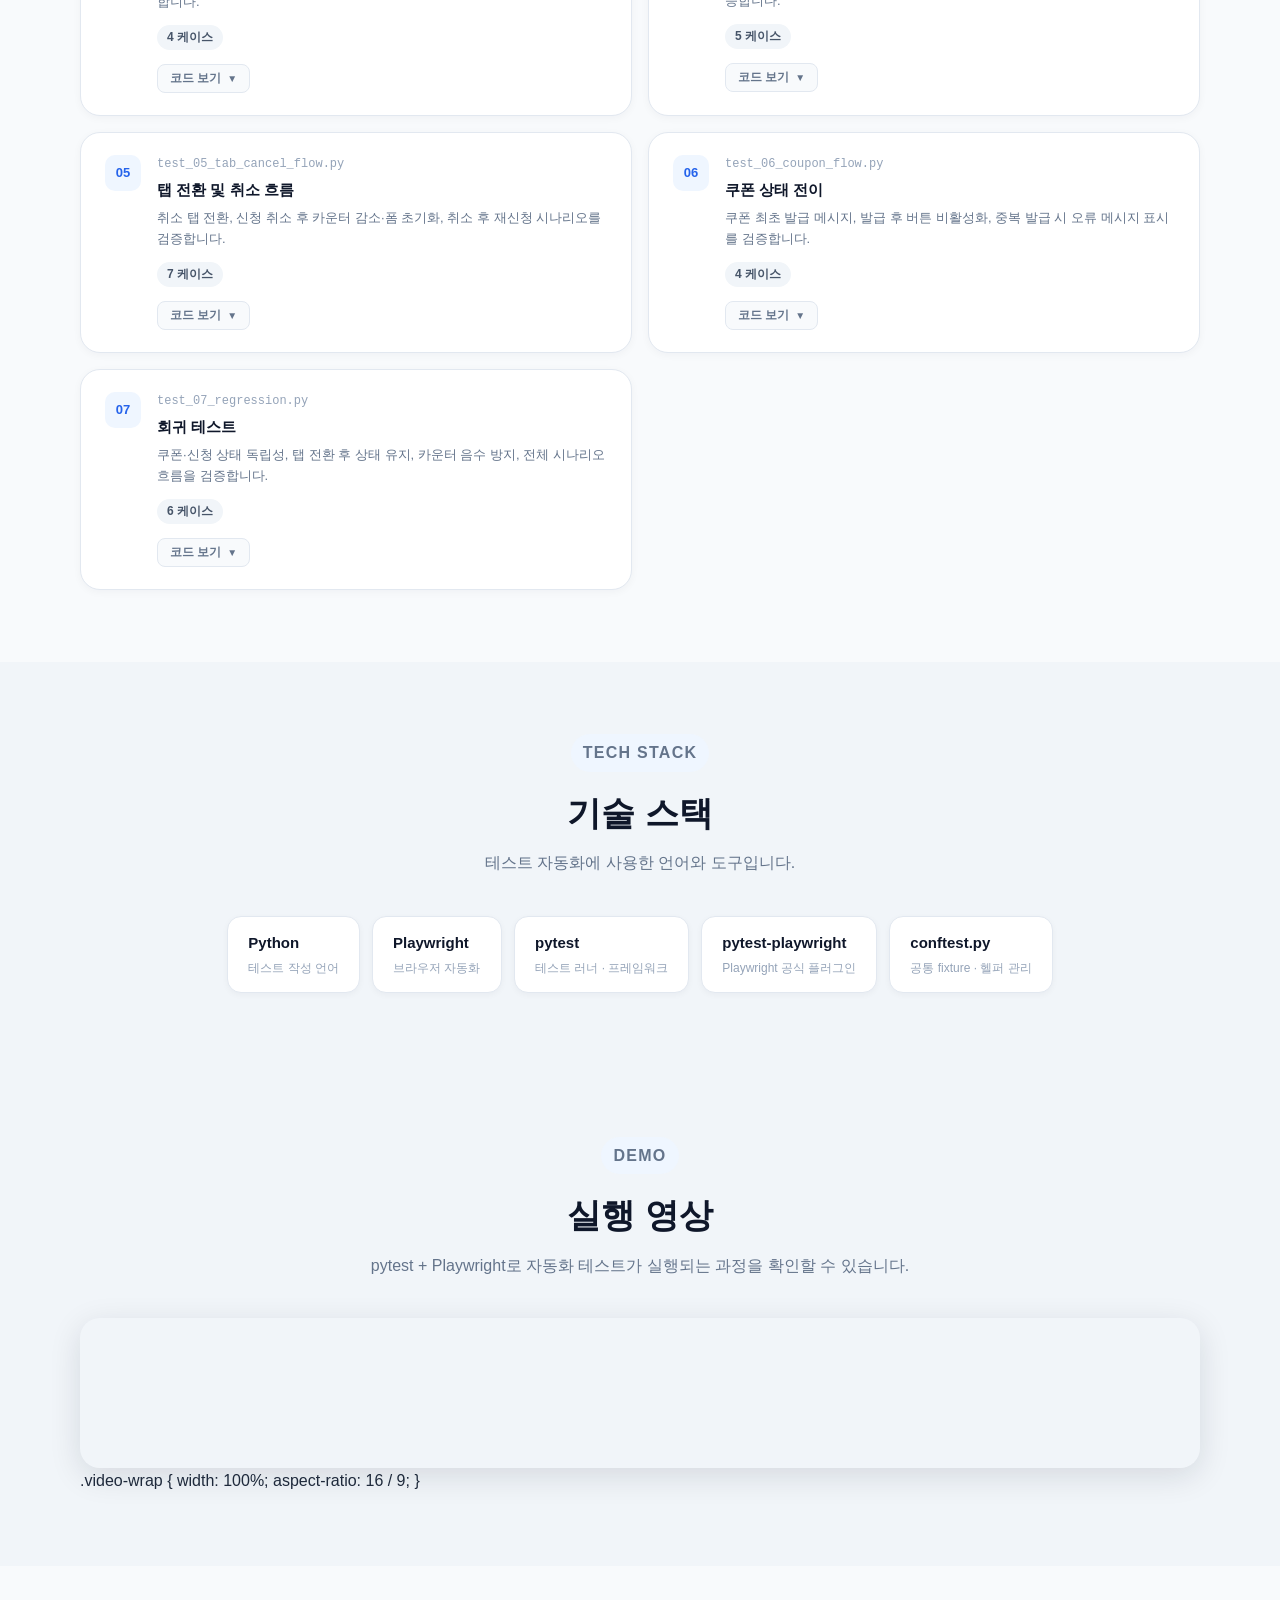
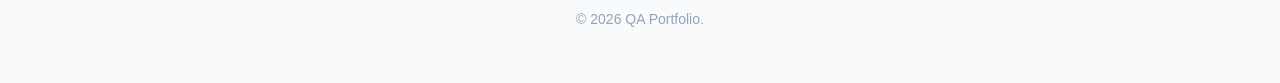
==== commit d55d1e73: "Update automation.html" ====
--- a/automation.html
+++ b/automation.html
@@ -549,6 +549,10 @@
             allowfullscreen
           ></iframe>
         </div>
+      .video-wrap {
+        width: 100%;
+        aspect-ratio: 16 / 9;
+      }
       </div>
     </section>
   </main>
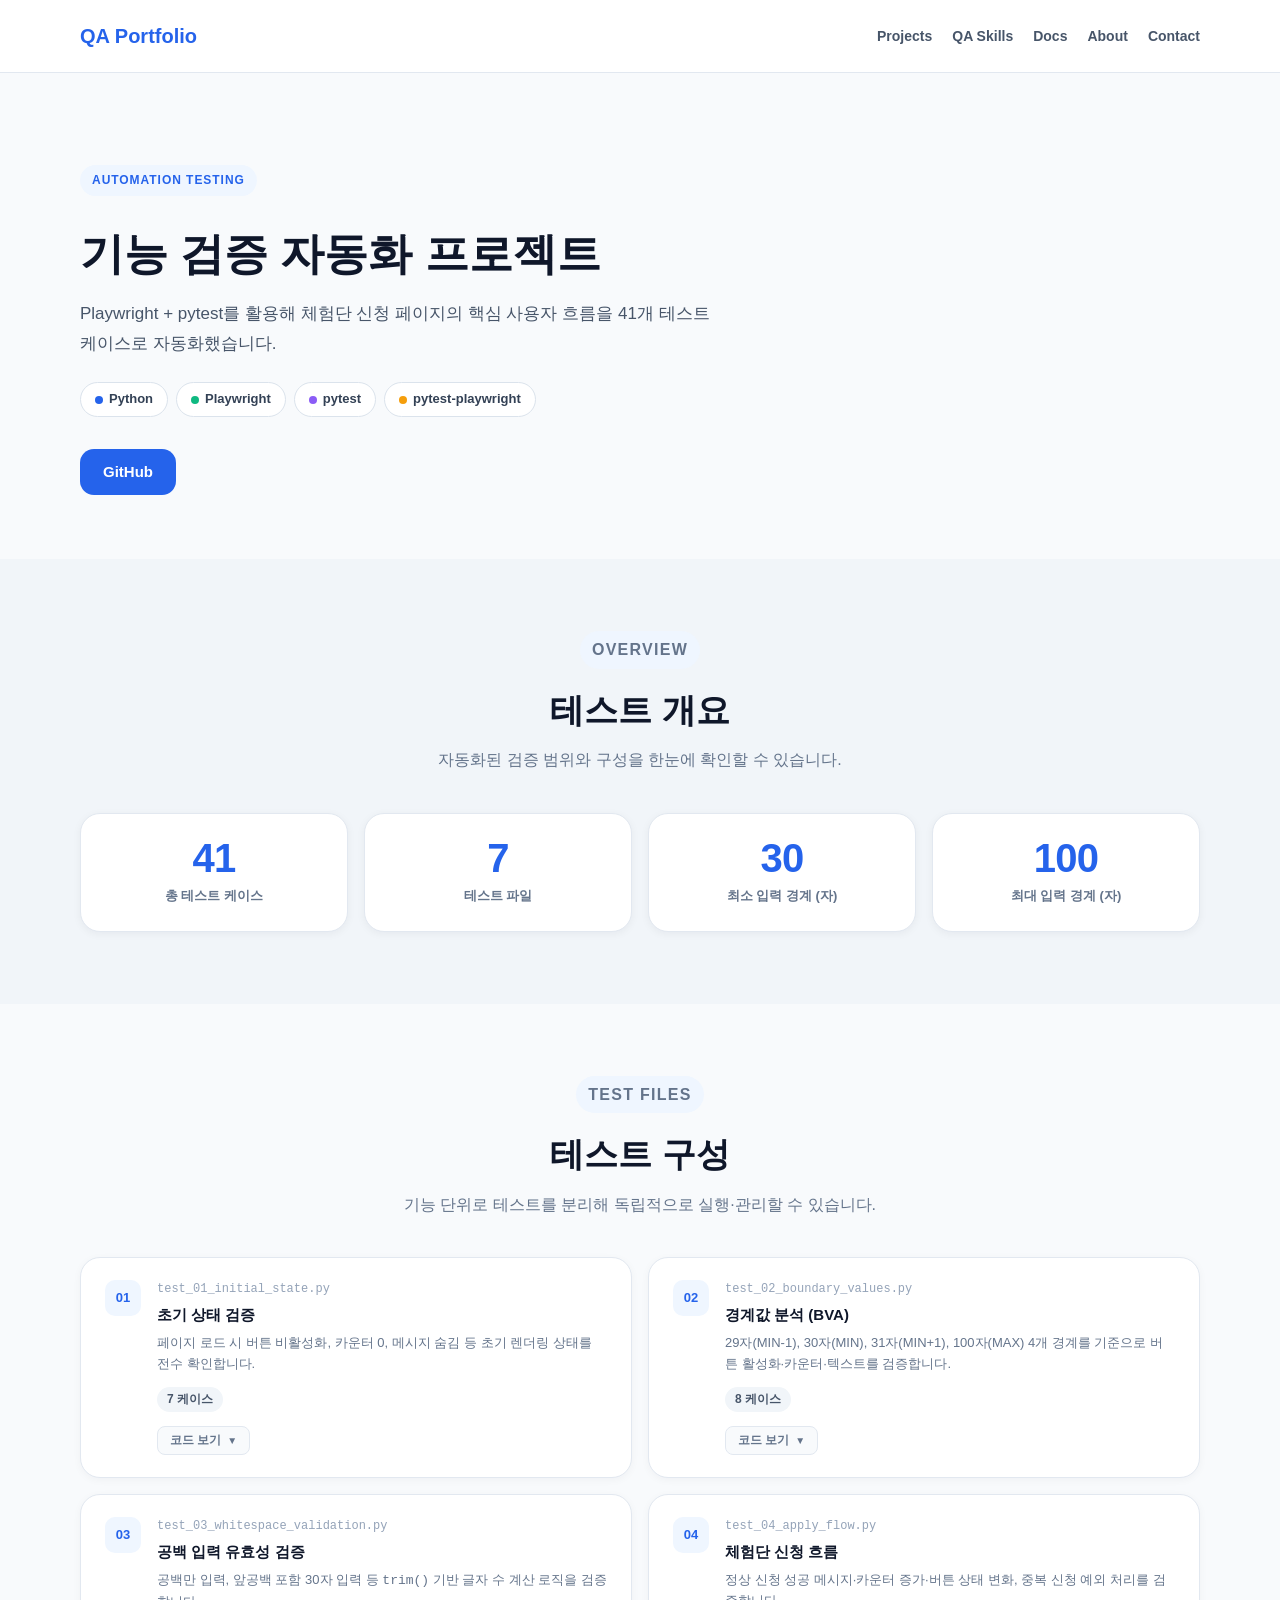
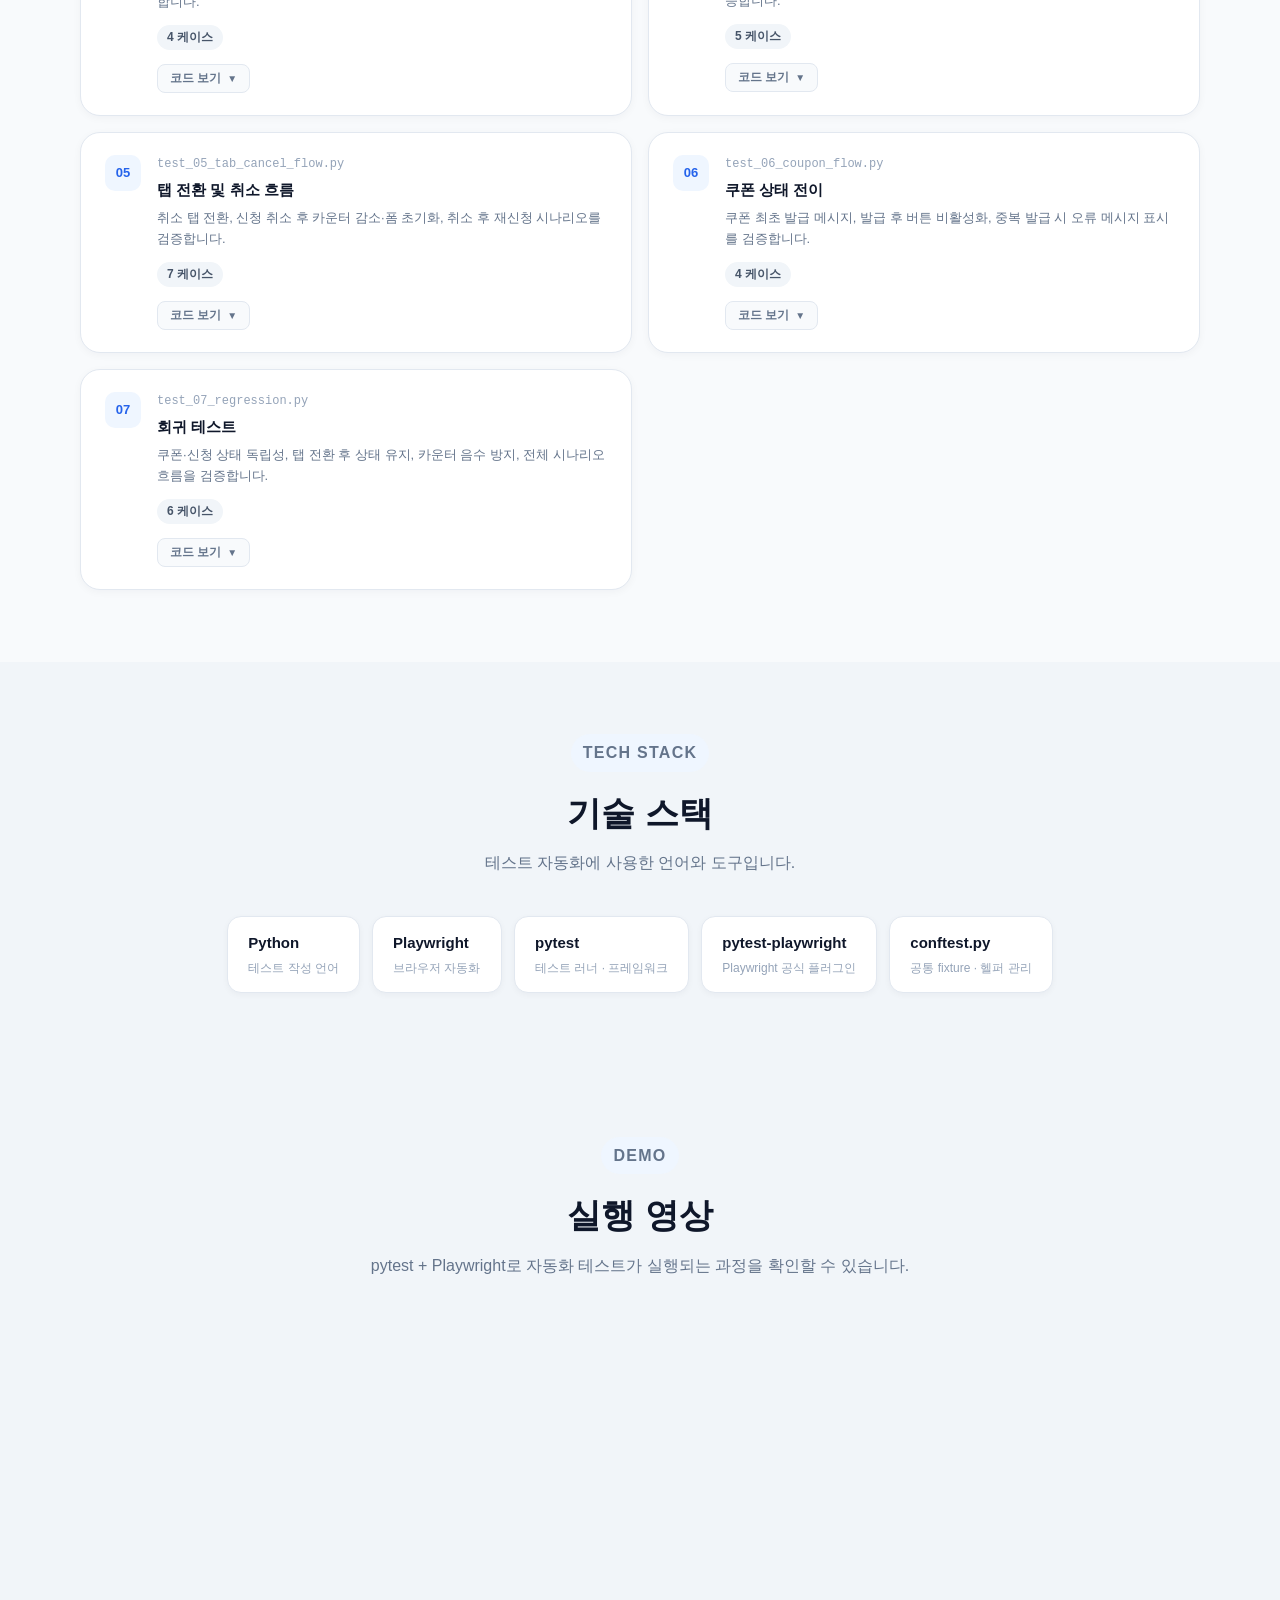
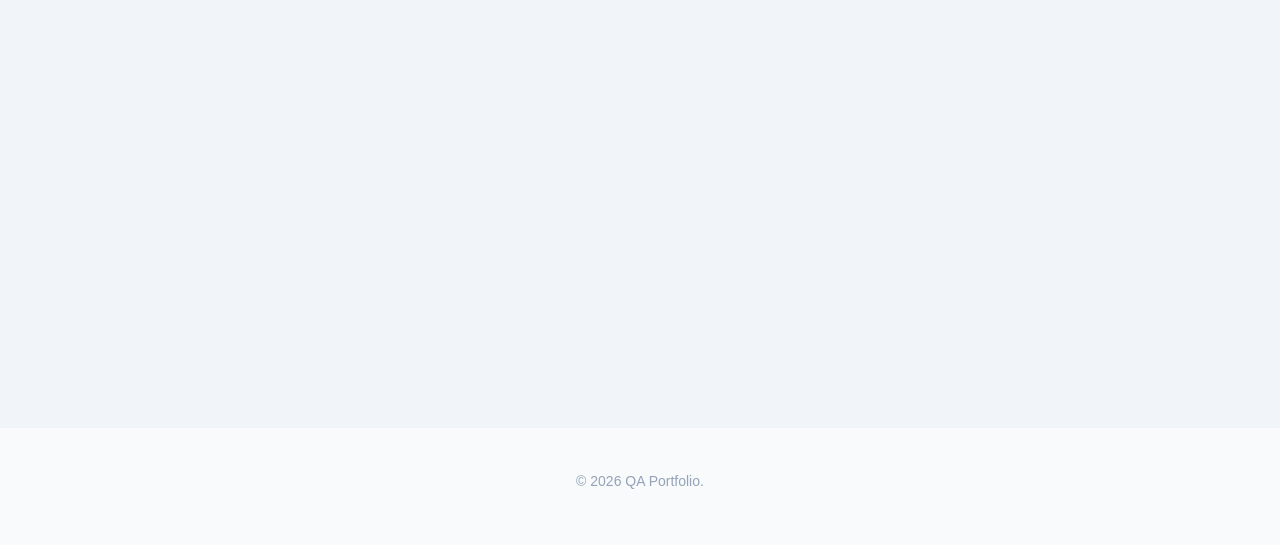
==== commit ca6e435c: "Update automation.html" ====
--- a/automation.html
+++ b/automation.html
@@ -549,10 +549,6 @@
             allowfullscreen
           ></iframe>
         </div>
-      .video-wrap {
-        width: 100%;
-        aspect-ratio: 16 / 9;
-      }
       </div>
     </section>
   </main>
--- a/style.css
+++ b/style.css
@@ -1193,17 +1193,9 @@
 }
 
 /* ===== Video section (automation.html) ===== */
-.video-wrap {
-  border-radius: 20px;
-  overflow: hidden;
-  box-shadow: 0 8px 32px rgba(15, 23, 42, 0.12);
-  line-height: 0;
-}
-
-.video-wrap video {
+.video-wrap iframe {
   width: 100%;
-  height: auto;
-  display: block;
+  aspect-ratio: 16 / 9;
 }
 
 @media (max-width: 1024px) {
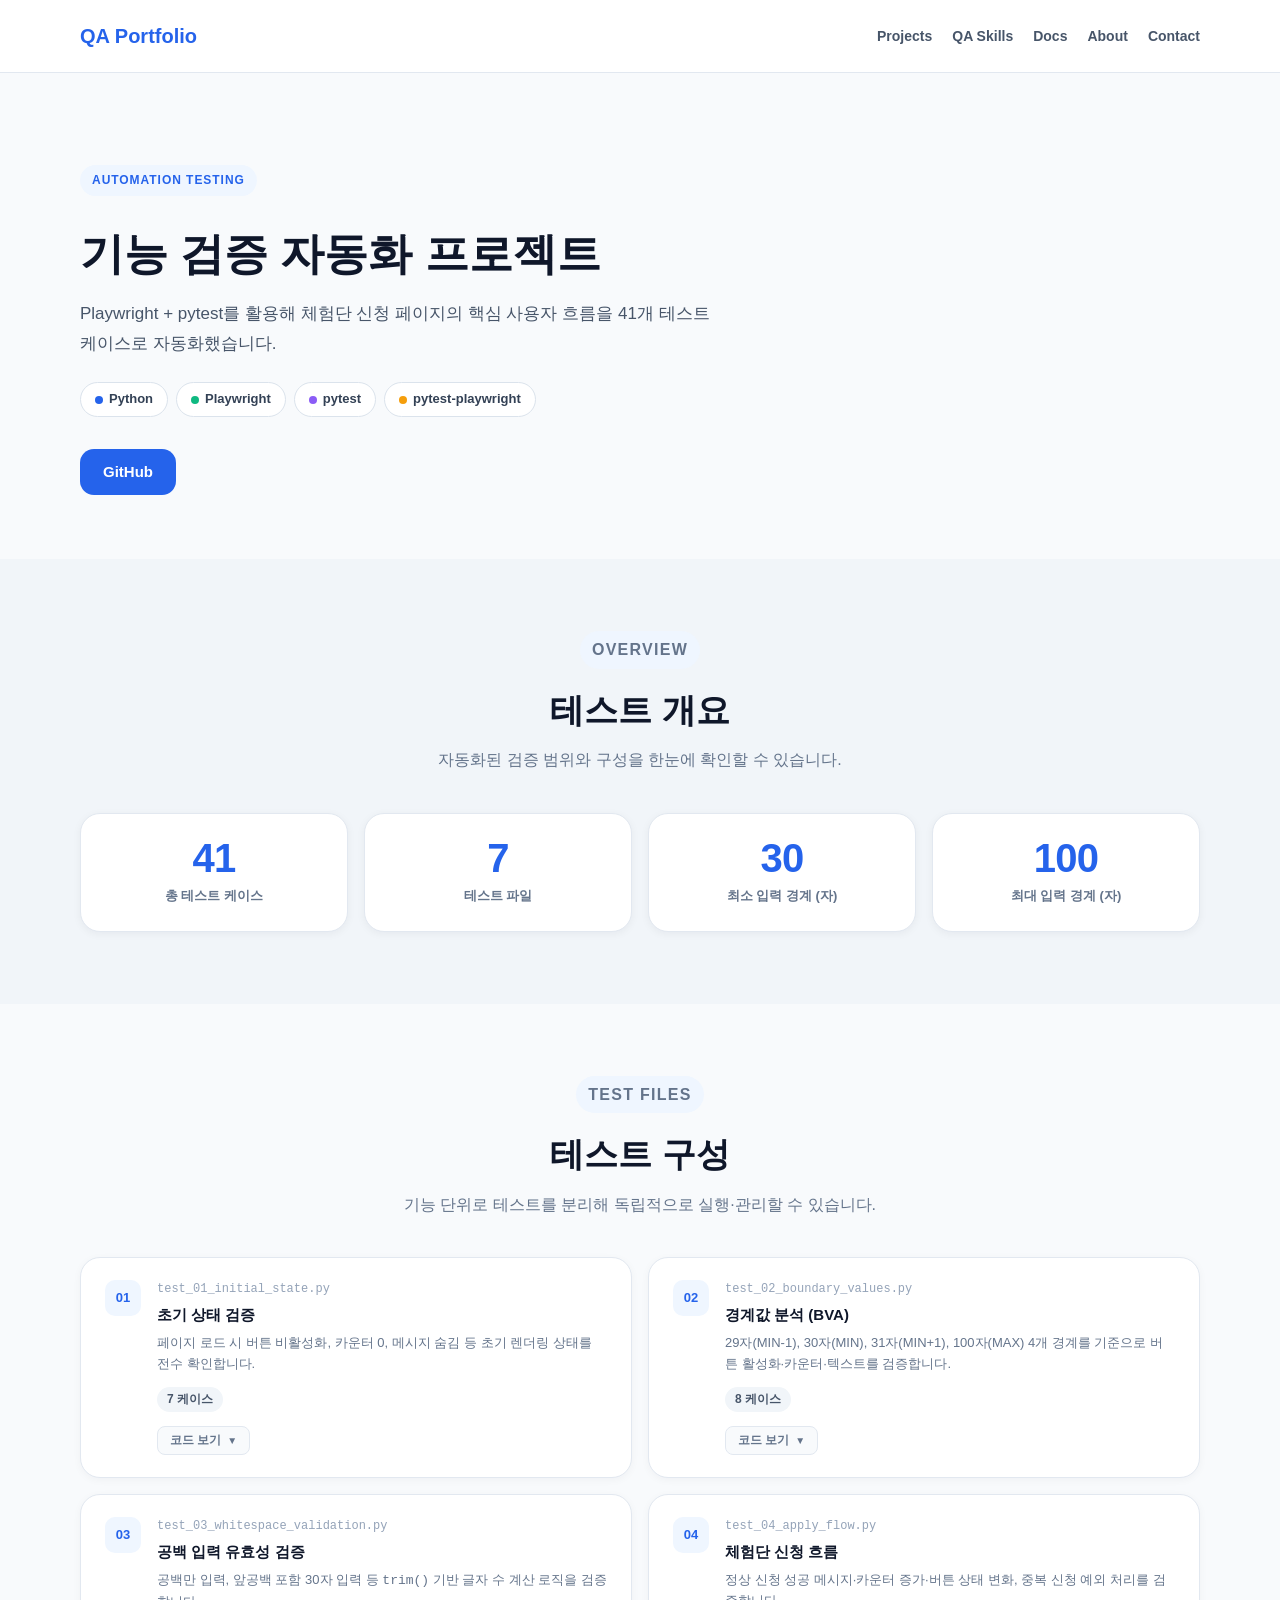
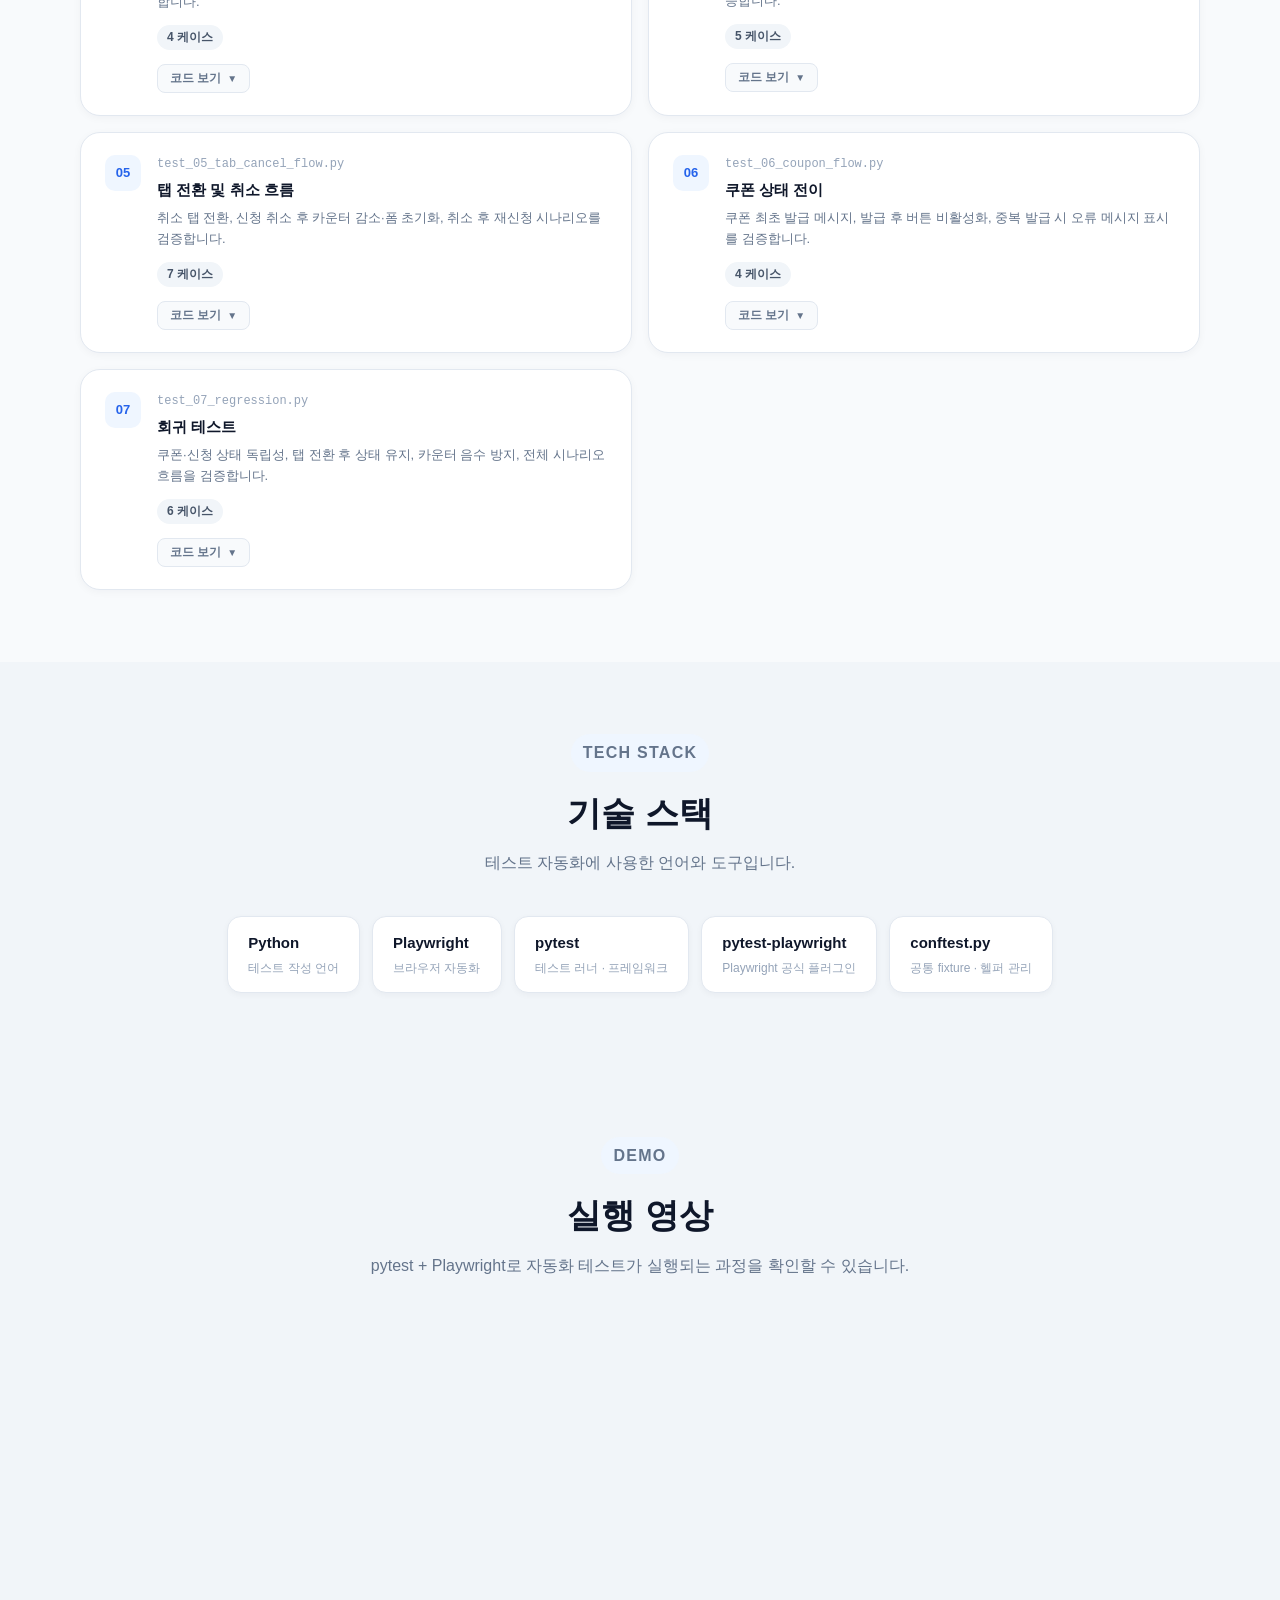
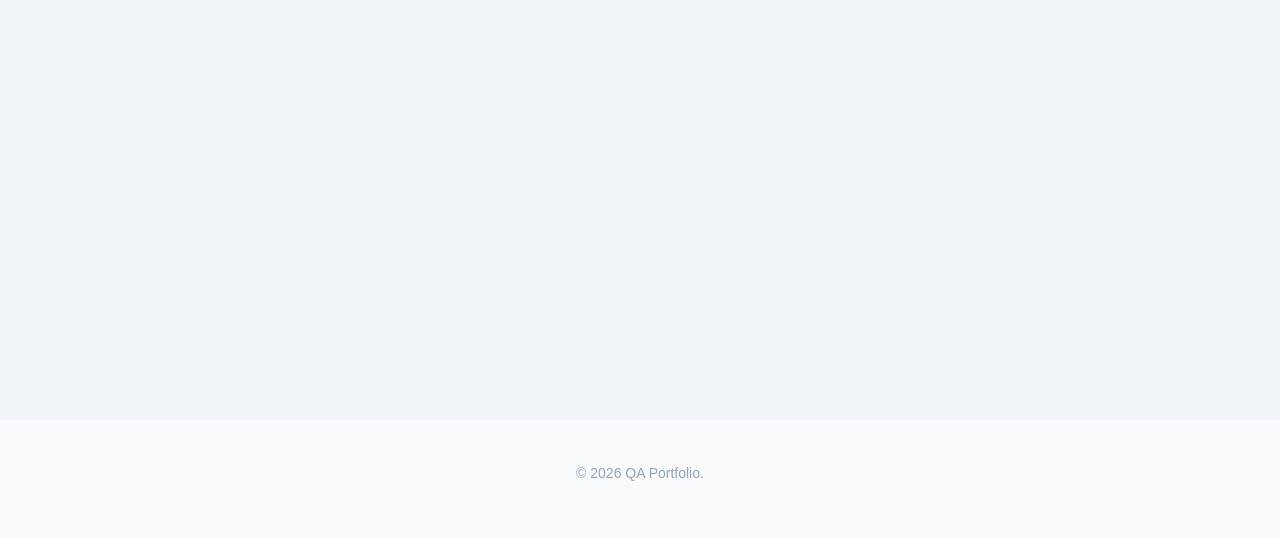
==== commit ef28e101: "Update automation.html" ====
--- a/automation.html
+++ b/automation.html
@@ -41,7 +41,7 @@
           </div>
 
           <div class="hero-buttons">
-            <a href="#" target="_blank" rel="noopener noreferrer" class="btn btn-primary">
+            <a href="https://github.com/dltmf3927/Automation/tree/main/tests" target="_blank" rel="noopener noreferrer" class="btn btn-primary">
               GitHub
             </a>
           </div>
--- a/style.css
+++ b/style.css
@@ -1193,9 +1193,20 @@
 }
 
 /* ===== Video section (automation.html) ===== */
+.video-wrap{
+  position: relative;
+  width: 100%;
+  padding-bottom: 56.25%;
+  overflow: hidden;
+}
+
 .video-wrap iframe {
+  position: absolute;
+  top:0;
+  left:0;
   width: 100%;
-  aspect-ratio: 16 / 9;
+  height: 100%;
+  border: 0;
 }
 
 @media (max-width: 1024px) {
